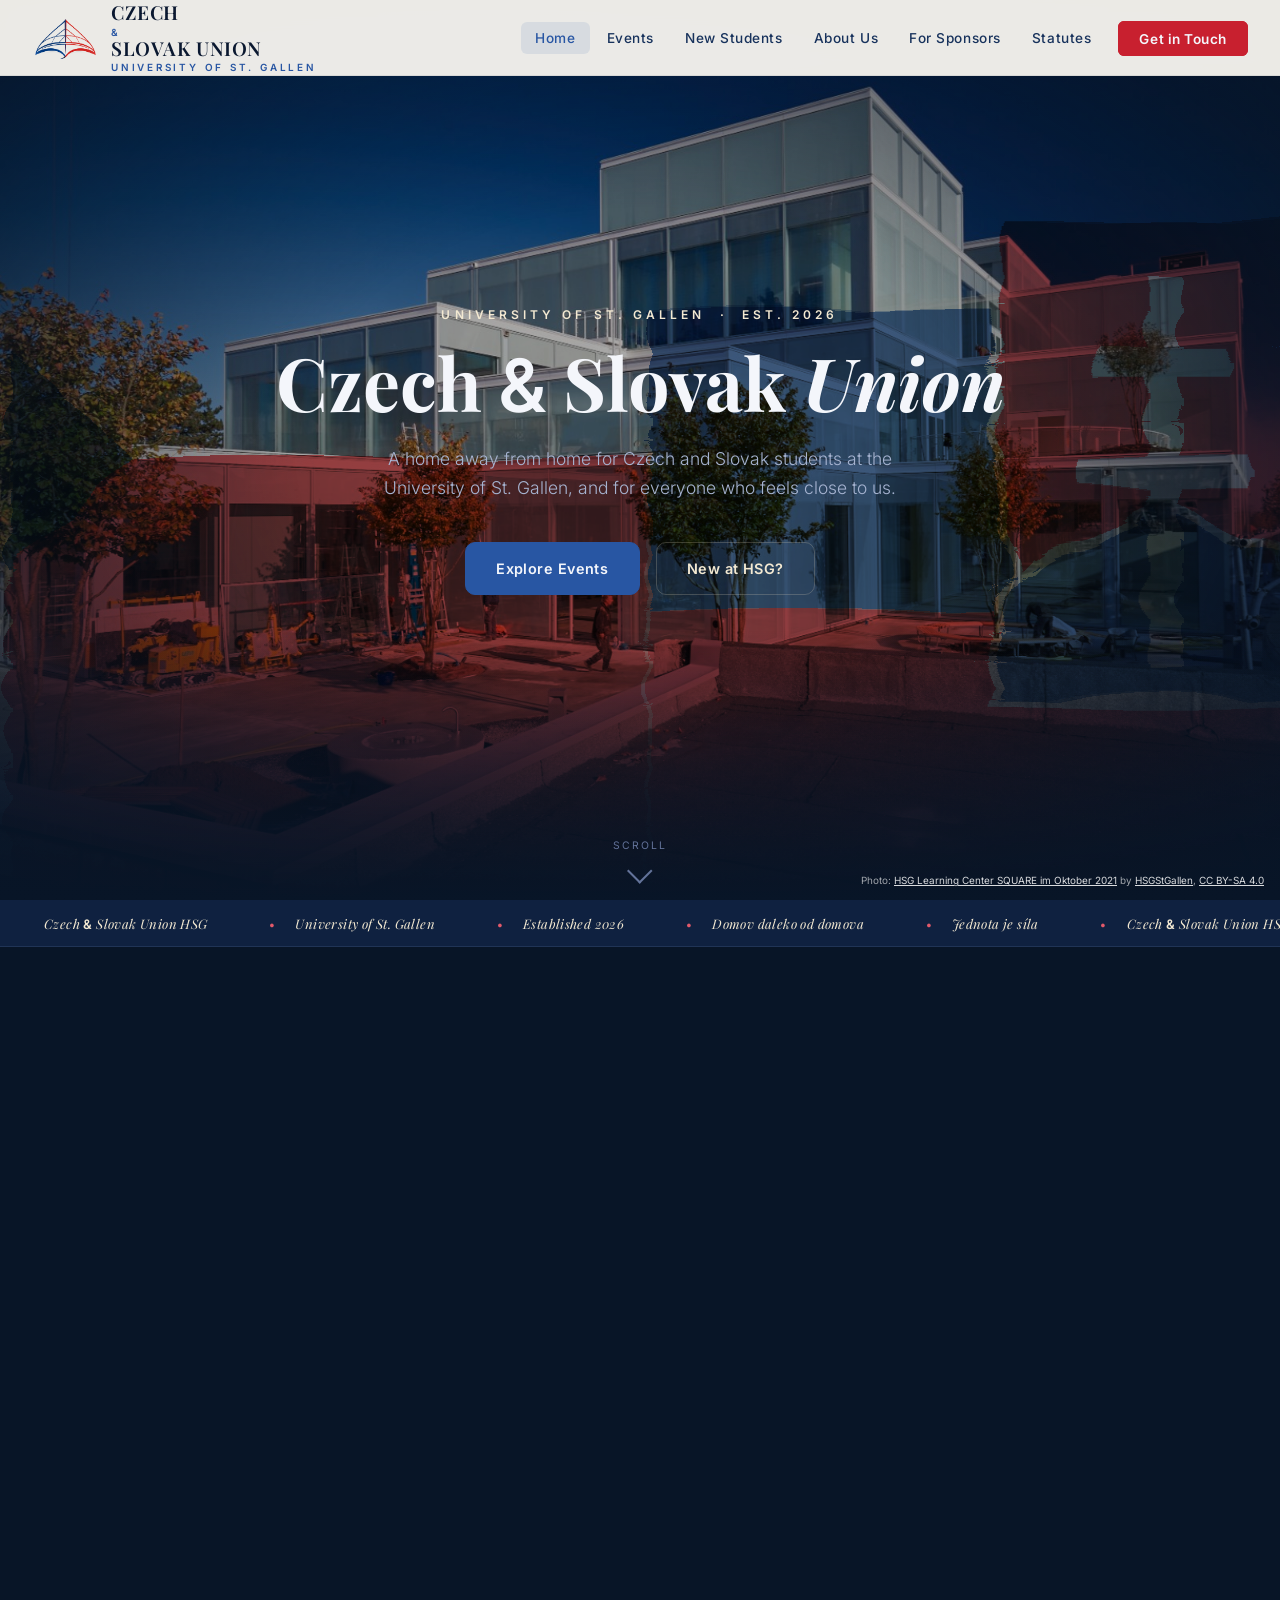
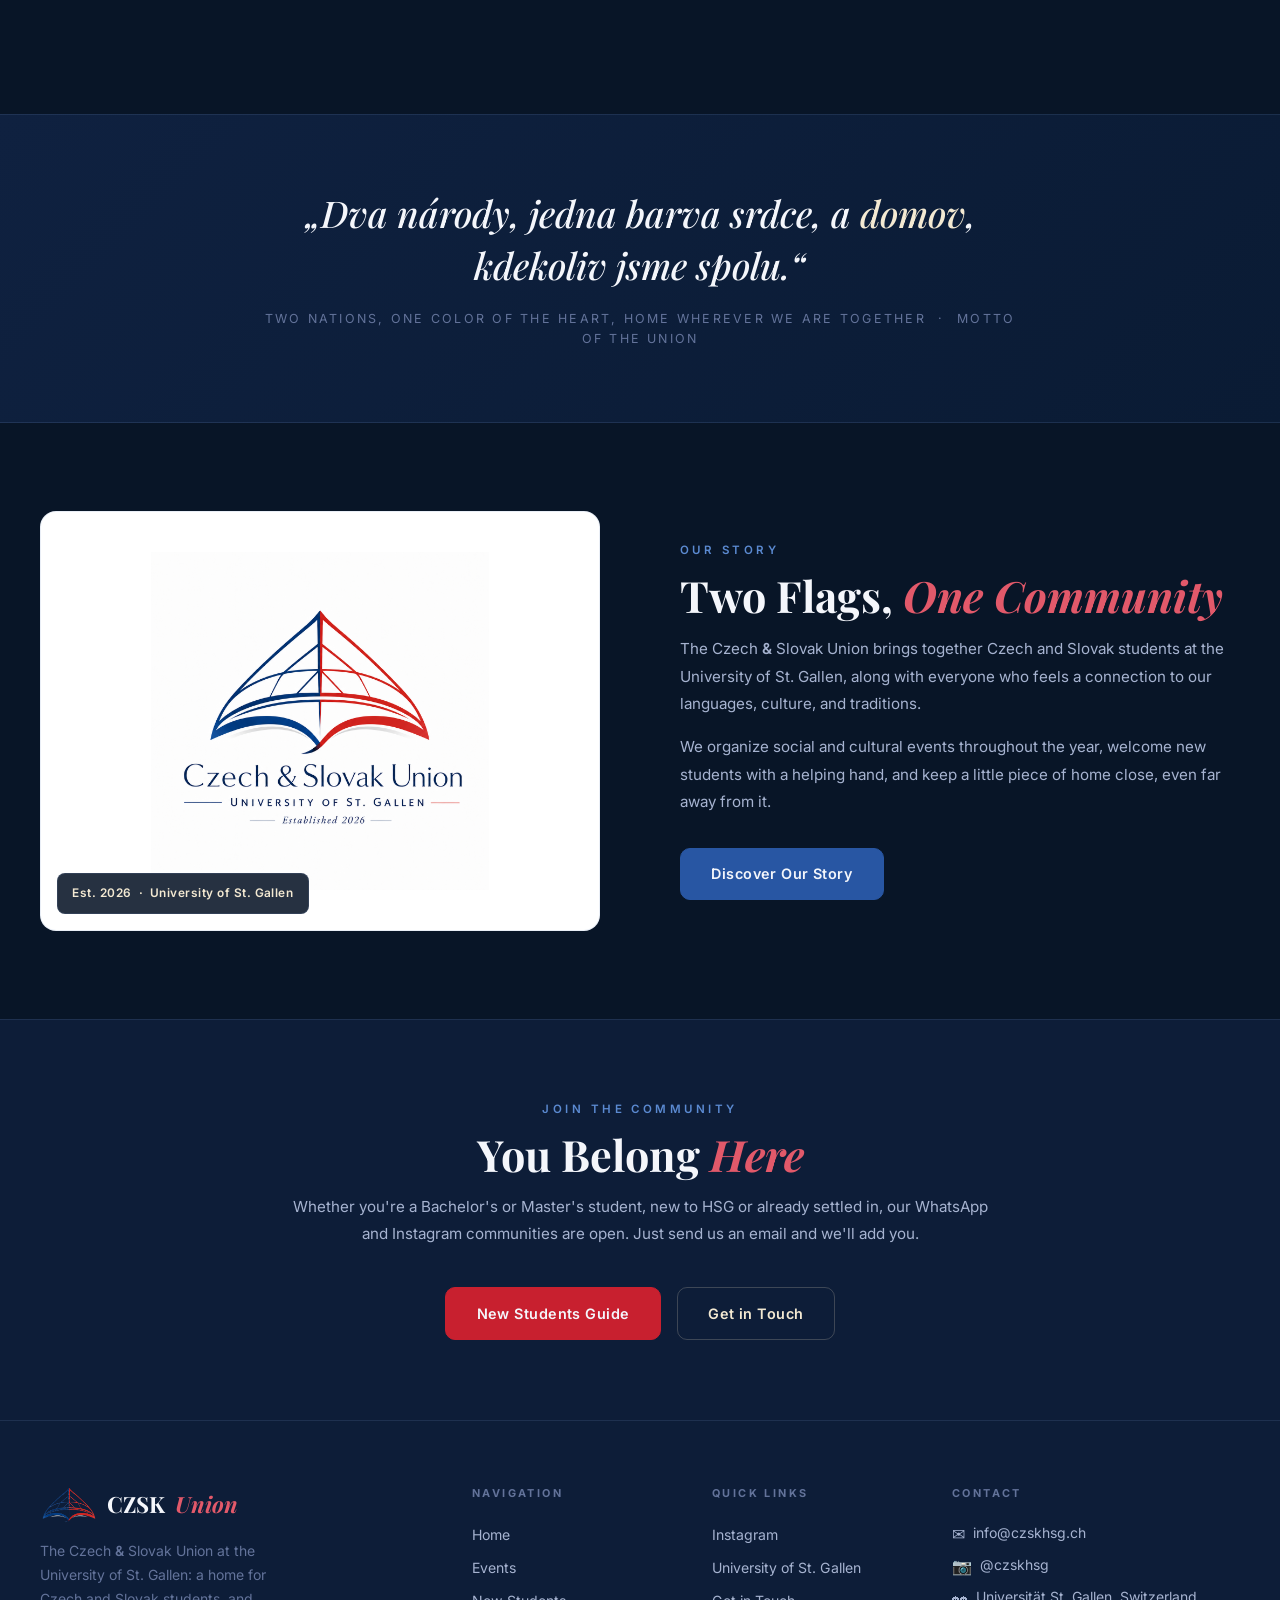
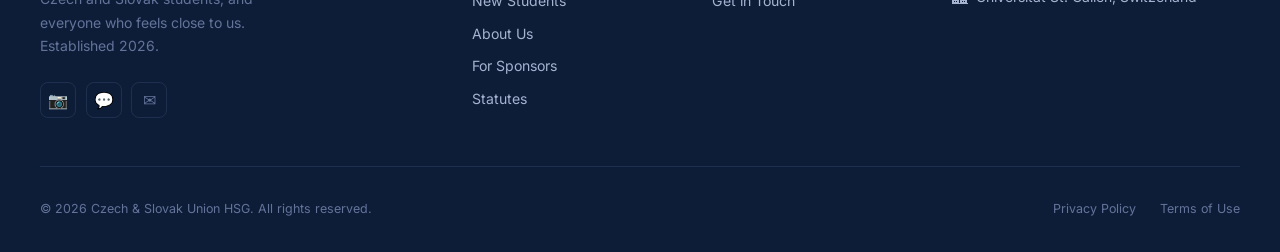
==== index.html @ ae528cc8 "first web" ====
<!DOCTYPE html>
<html lang="en">
<head>
  <meta charset="UTF-8" />
  <meta name="viewport" content="width=device-width, initial-scale=1.0" />
  <title>Czech &amp; Slovak Union &middot; University of St. Gallen</title>
  <meta name="description" content="The Czech & Slovak Union is the student association for Czech and Slovak students at the University of St. Gallen (HSG)." />
  <link rel="icon" href="assets/czech_slovak_union_dome_transparent_FavIcon.png" type="image/png" />
  <link rel="stylesheet" href="css/style.css" />
</head>
<body class="page-home">

  <!-- NAV -->
  <nav class="nav">
    <a href="index.html" class="nav-logo">
      <img src="assets/czech_slovak_union_dome_transparent_FavIcon.png" alt="Czech & Slovak Union Logo" onerror="this.style.display='none'" />
      <span class="nav-logo-text">CZECH <span class="amp">&amp;</span> SLOVAK UNION<span>University of St. Gallen</span></span>
    </a>
    <ul class="nav-links" id="nav-links">
      <li class="nav-mobile-header">
        <button class="nav-close" aria-label="Close menu">&#x2715;</button>
        <a href="index.html" class="nav-mobile-brand">
          <img src="assets/czech_slovak_union_dome_transparent_FavIcon.png" alt="Logo" onerror="this.style.display='none'" />
          <span class="nav-mobile-brand-text">CZECH <span class="amp">&amp;</span> SLOVAK UNION<span>University of St. Gallen</span></span>
        </a>
        <p class="nav-mobile-slogan">Domov daleko od domova.</p>
      </li>
      <li><a class="nav-link" href="index.html" data-page="index.html">Home</a></li>
      <li><a class="nav-link" href="events.html" data-page="events.html">Events</a></li>
      <li><a class="nav-link" href="new-students.html" data-page="new-students.html">New Students</a></li>
      <li><a class="nav-link" href="about.html" data-page="about.html">About Us</a></li>
      <li><a class="nav-link" href="shop.html" data-page="shop.html">For Sponsors</a></li>
      <li><a class="nav-link" href="statutes.html" data-page="statutes.html">Statutes</a></li>
      <li><a class="nav-cta" href="contact.html" data-page="contact.html">Get in Touch</a></li>
    </ul>
    <button class="nav-toggle" id="nav-toggle" aria-label="Menu">
      <span></span><span></span><span></span>
    </button>
  </nav>

  <!-- HERO -->
  <section class="hero" style="margin-top: 0; padding-top: 0;">
    <div class="hero-bg-fallback"></div>

    <div class="hero-photo">
      <img src="assets/hsg-learning-center.jpg" alt="The HSG Learning Center SQUARE building at the University of St. Gallen" />
    </div>

    <!-- Shared SVG filter that gives the flag tint its gentle waving-in-the-wind ripple -->
    <svg width="0" height="0" style="position:absolute;">
      <filter id="flagWave" x="-20%" y="-20%" width="140%" height="140%">
        <feTurbulence type="turbulence" numOctaves="1" baseFrequency="0.003 0.02" seed="7" result="noise">
          <animate attributeName="baseFrequency" dur="10s" values="0.003 0.02;0.004 0.026;0.003 0.02" repeatCount="indefinite" />
        </feTurbulence>
        <feDisplacementMap in="SourceGraphic" in2="noise" scale="26" xChannelSelector="R" yChannelSelector="A" />
      </filter>
    </svg>

    <!-- Czech (left) & Slovak (right) flag colors, tinted over the photo and gently waving -->
    <div class="hero-flag-tint" aria-hidden="true">
      <svg viewBox="0 0 1600 700" preserveAspectRatio="xMidYMid slice" xmlns="http://www.w3.org/2000/svg">
        <!-- Czech flag, left half -->
        <rect x="0" y="0" width="800" height="350" fill="#ffffff"/>
        <rect x="0" y="350" width="800" height="350" fill="#d7141a"/>
        <path d="M0,0 L400,350 L0,700 Z" fill="#11457e"/>
        <!-- divider -->
        <rect x="797" y="0" width="6" height="700" fill="#ffffff" opacity="0.4"/>
        <!-- Slovak flag, right half -->
        <rect x="800" y="0" width="800" height="233" fill="#ffffff"/>
        <rect x="800" y="233" width="800" height="234" fill="#0b4ea2"/>
        <rect x="800" y="467" width="800" height="233" fill="#ee1c25"/>
        <g transform="translate(1070,160)">
          <path d="M0,0 H260 V180 C260,300 200,360 130,380 C60,360 0,300 0,180 Z" fill="#ee1c25" stroke="#ffffff" stroke-width="7"/>
          <path d="M0,380 C0,300 20,258 65,258 C90,258 100,228 130,228 C160,228 170,258 195,258 C240,258 260,300 260,380 Z" fill="#0b4ea2" stroke="#ffffff" stroke-width="7"/>
          <rect x="117" y="50" width="26" height="300" fill="#ffffff"/>
          <rect x="78" y="102" width="104" height="24" fill="#ffffff"/>
          <rect x="62" y="188" width="136" height="24" fill="#ffffff"/>
        </g>
      </svg>
    </div>

    <div class="hero-vignette"></div>
    <div class="hero-bottom-fade"></div>

    <p class="hero-credit">
      Photo: <a href="https://commons.wikimedia.org/wiki/File:HSG_Learning_Center_SQUARE_im_Oktober_2021.jpg" target="_blank" rel="noopener">HSG Learning Center SQUARE im Oktober 2021</a>
      by <a href="https://commons.wikimedia.org/wiki/User:HSGStGallen" target="_blank" rel="noopener">HSGStGallen</a>,
      <a href="https://creativecommons.org/licenses/by-sa/4.0/" target="_blank" rel="noopener">CC BY-SA 4.0</a>
    </p>

    <div class="hero-content">
      <p class="hero-eyebrow">University of St. Gallen &nbsp;&middot;&nbsp; Est. 2026</p>
      <h1 class="hero-title" style="color:var(--white);">Czech <span class="amp" style="color:var(--white);">&amp;</span> Slovak <span style="font-style:italic;">Union</span></h1>
      <p class="hero-sub">
        A home away from home for Czech and Slovak students at the University of St. Gallen, and for everyone who feels close to us.
      </p>
      <div class="hero-ctas">
        <a href="events.html" class="btn btn-primary">Explore Events</a>
        <a href="new-students.html" class="btn btn-outline">New at HSG?</a>
      </div>
    </div>

    <div class="hero-scroll">
      <span>Scroll</span>
      <div class="arrow"></div>
    </div>
  </section>

  <!-- TICKER -->
  <div class="ticker-wrap">
    <div class="ticker">
      <span class="ticker-item">Czech <span class="amp">&amp;</span> Slovak Union HSG</span>
      <span class="ticker-item">University of St. Gallen</span>
      <span class="ticker-item">Established 2026</span>
      <span class="ticker-item">Domov daleko od domova</span>
      <span class="ticker-item">Jednota je síla</span>
      <span class="ticker-item">Czech <span class="amp">&amp;</span> Slovak Union HSG</span>
      <span class="ticker-item">University of St. Gallen</span>
      <span class="ticker-item">Established 2026</span>
      <span class="ticker-item">Domov daleko od domova</span>
      <span class="ticker-item">Jednota je síla</span>
    </div>
  </div>

  <!-- RECENT EVENTS -->
  <section class="section">
    <div class="section-inner">
      <div class="section-header-row reveal">
        <div>
          <p class="section-label">What's Coming Up</p>
          <h2 class="section-title">Recent <span class="amp">&amp;</span> <span class="accent">Upcoming</span> Events</h2>
          <p class="section-desc">From welcome apéros to Mikuláš celebrations, here's a look at what our community has planned.</p>
        </div>
        <a href="events.html" class="btn btn-outline" style="flex-shrink:0;">Full Calendar &rarr;</a>
      </div>

      <div class="event-grid">

        <article class="event-card">
          <div class="event-img-wrap">
            <span class="event-tag">Welcome</span>
            <span class="event-img-placeholder">🥂</span>
          </div>
          <div class="event-body">
            <p class="event-date">September 2026</p>
            <h3 class="event-title">Welcome Apéro for New Students</h3>
            <p class="event-excerpt">
              Our first gathering of the academic year: a relaxed evening to meet fellow Czech and Slovak students, current board members, and long-time friends of the Union.
            </p>
            <a href="events.html" class="event-read-more">See Details &rarr;</a>
          </div>
        </article>

        <article class="event-card">
          <div class="event-img-wrap">
            <span class="event-tag">Social</span>
            <span class="event-img-placeholder">⛸️</span>
          </div>
          <div class="event-body">
            <p class="event-date">November 2026</p>
            <h3 class="event-title">Ice Skating Evening in St. Gallen</h3>
            <p class="event-excerpt">
              A cheerful evening on the ice followed by mulled wine, open to all members, friends, and anyone curious about our community.
            </p>
            <a href="events.html" class="event-read-more">See Details &rarr;</a>
          </div>
        </article>

        <article class="event-card">
          <div class="event-img-wrap">
            <span class="event-tag">Tradition</span>
            <span class="event-img-placeholder">🎄</span>
          </div>
          <div class="event-body">
            <p class="event-date">December 2026</p>
            <h3 class="event-title">Mikuláš <span class="amp">&amp;</span> Christmas Punch</h3>
            <p class="event-excerpt">
              We celebrate St. Nicholas' Day the Czech and Slovak way, with a warm punch, good company, and a proper send-off into the holidays.
            </p>
            <a href="events.html" class="event-read-more">See Details &rarr;</a>
          </div>
        </article>

      </div>
    </div>
  </section>

  <!-- QUOTE BAND -->
  <div class="highlight-band">
    <div class="inner reveal">
      <p class="big-quote">
        &bdquo;Dva národy, jedna barva srdce, a <span class="mark">domov</span>, kdekoliv jsme spolu.&ldquo;
      </p>
      <p class="attribution">Two nations, one color of the heart, home wherever we are together &nbsp;&middot;&nbsp; Motto of the Union</p>
    </div>
  </div>

  <!-- ABOUT TEASER -->
  <section class="section">
    <div class="section-inner">
      <div class="split-grid">
        <div class="reveal-left">
          <div class="about-img-wrap on-white">
            <img src="assets/CZSKHSG%20LOGO.png" alt="Czech & Slovak Union crest"
              onerror="this.parentElement.style.background='var(--bg-3)'; this.style.display='none'" />
            <div class="about-img-badge">Est. 2026 &nbsp;&middot;&nbsp; University of St. Gallen</div>
          </div>
        </div>
        <div class="reveal-right">
          <p class="section-label">Our Story</p>
          <h2 class="section-title">Two Flags, <span class="accent">One Community</span></h2>
          <p style="font-size:0.95rem; color:var(--gray-light); line-height:1.8; margin-bottom:1rem;">
            The Czech <span class="amp">&amp;</span> Slovak Union brings together Czech and Slovak students at the University of St. Gallen, along with everyone who feels a connection to our languages, culture, and traditions.
          </p>
          <p style="font-size:0.95rem; color:var(--gray-light); line-height:1.8; margin-bottom:2rem;">
            We organize social and cultural events throughout the year, welcome new students with a helping hand, and keep a little piece of home close, even far away from it.
          </p>
          <a href="about.html" class="btn btn-primary">Discover Our Story</a>
        </div>
      </div>
    </div>
  </section>

  <!-- JOIN / COMMUNITY CTA -->
  <section style="padding: 5rem 2rem; background: var(--bg-2); border-top: 1px solid var(--border);">
    <div style="max-width: 720px; margin: 0 auto; text-align: center;" class="reveal">
      <p class="section-label">Join the Community</p>
      <h2 class="section-title">You Belong <span class="accent">Here</span></h2>
      <p style="font-size:0.95rem; color:var(--gray-light); margin-bottom:2.5rem; line-height:1.75;">
        Whether you're a Bachelor's or Master's student, new to HSG or already settled in, our WhatsApp and Instagram communities are open. Just send us an email and we'll add you.
      </p>
      <div style="display:flex; gap:1rem; justify-content:center; flex-wrap:wrap;">
        <a href="new-students.html" class="btn btn-red">New Students Guide</a>
        <a href="contact.html" class="btn btn-outline">Get in Touch</a>
      </div>
    </div>
  </section>

  <!-- FOOTER -->
  <footer class="footer">
    <div class="footer-top">
      <div>
        <div class="footer-brand-name">
          <img src="assets/czech_slovak_union_dome_transparent_FavIcon.png" alt="Logo" onerror="this.style.display='none'" />
          CZSK <span>Union</span>
        </div>
        <p class="footer-tagline">The Czech <span class="amp">&amp;</span> Slovak Union at the University of St. Gallen: a home for Czech and Slovak students, and everyone who feels close to us. Established 2026.</p>
        <div class="footer-socials">
          <a href="https://instagram.com/czskhsg" target="_blank" rel="noopener" class="social-icon" title="Instagram">&#128247;</a>
          <a href="contact.html" class="social-icon" title="WhatsApp">&#128172;</a>
          <a href="mailto:info@czskhsg.ch" class="social-icon" title="Email">&#9993;</a>
        </div>
      </div>
      <div class="footer-col">
        <h4>Navigation</h4>
        <div class="footer-links">
          <a href="index.html" class="footer-link">Home</a>
          <a href="events.html" class="footer-link">Events</a>
          <a href="new-students.html" class="footer-link">New Students</a>
          <a href="about.html" class="footer-link">About Us</a>
          <a href="shop.html" class="footer-link">For Sponsors</a>
          <a href="statutes.html" class="footer-link">Statutes</a>
        </div>
      </div>
      <div class="footer-col">
        <h4>Quick Links</h4>
        <div class="footer-links">
          <a href="https://instagram.com/czskhsg" target="_blank" class="footer-link">Instagram</a>
          <a href="https://www.unisg.ch" target="_blank" class="footer-link">University of St. Gallen</a>
          <a href="contact.html" class="footer-link">Get in Touch</a>
        </div>
      </div>
      <div class="footer-col">
        <h4>Contact</h4>
        <div class="footer-contact-item"><span class="contact-icon">&#9993;</span> info@czskhsg.ch</div>
        <div class="footer-contact-item"><span class="contact-icon">&#128247;</span> @czskhsg</div>
        <div class="footer-contact-item"><span class="contact-icon">&#127960;</span> Universität St. Gallen, Switzerland</div>
      </div>
    </div>
    <div class="footer-bottom">
      <p class="footer-copy">&copy; 2026 Czech &amp; Slovak Union HSG. All rights reserved.</p>
      <div class="footer-legal">
        <a href="privacy.html">Privacy Policy</a>
        <a href="terms.html">Terms of Use</a>
      </div>
    </div>
  </footer>

  <script src="js/app.js"></script>
</body>
</html>
---- css/style.css ----
/* ============================================================
   CZECH & SLOVAK UNION — HSG St. Gallen
   Main Stylesheet
   ============================================================ */

@import url('https://fonts.googleapis.com/css2?family=Playfair+Display:ital,wght@0,500;0,600;0,700;1,500;1,600&family=Inter:wght@300;400;500;600;700&display=swap');

/* ---- Variables ---- */
:root {
  --navy:        #0a1830;
  --navy-2:      #0f2140;
  --navy-3:      #17325c;
  --bg:          #081527;
  --bg-2:        #0d1d38;
  --bg-3:        #142c50;
  --bg-card:     #0f2140;
  --blue:        #2856a3;
  --blue-light:  #5b8ad1;
  --blue-glow:   rgba(40, 86, 163, 0.32);
  --red:         #c8202f;
  --red-light:   #e2596a;
  --red-glow:    rgba(200, 32, 47, 0.28);
  --cream:       #e8dcc0;
  --cream-light: #f3e9d2;
  --cream-glow:  rgba(232, 220, 192, 0.2);
  --white:       #f4f6fb;
  --gray:        #63739a;
  --gray-light:  #a6b3d0;
  --border:      rgba(120, 150, 200, 0.16);
  --border-cream:rgba(232, 220, 192, 0.22);
  --font-h:      'Playfair Display', 'Georgia', serif;
  --font-b:      'Inter', sans-serif;
  --nav-h:       76px;
  --t:           0.3s ease;
  --radius:      10px;
}

/* ---- Reset ---- */
*, *::before, *::after { box-sizing: border-box; margin: 0; padding: 0; }
html { scroll-behavior: smooth; }
body { font-family: var(--font-b); background: var(--bg); color: var(--white); overflow-x: hidden; line-height: 1.65; }
img  { max-width: 100%; display: block; }
a    { color: inherit; text-decoration: none; }
ul   { list-style: none; }
button { cursor: pointer; font-family: inherit; }

/* ---- Navigation ---- */
.nav {
  position: fixed; top: 0; left: 0; right: 0; z-index: 10000;
  height: var(--nav-h);
  display: flex; align-items: center;
  padding: 0 2rem;
  background: rgba(250, 248, 242, 0.94);
  backdrop-filter: blur(14px) saturate(1.3);
  border-bottom: 1px solid rgba(10, 24, 48, 0.08);
  transition: background var(--t), box-shadow var(--t);
}
.nav.scrolled {
  background: rgba(250, 248, 242, 0.99);
  box-shadow: 0 4px 24px rgba(10, 24, 48, 0.08);
}
.nav-logo {
  display: flex; align-items: center; gap: 0.75rem; flex-shrink: 0;
}
.nav-logo img   { height: 44px; width: auto; }
.nav-logo-text  {
  font-family: var(--font-h); font-size: 1.2rem; font-weight: 600;
  letter-spacing: 0.03em; line-height: 1.1;
  color: var(--navy);
  white-space: nowrap;
}
.nav-logo-text span { color: var(--blue); display: block; font-size: 0.62rem; letter-spacing: 0.28em; font-family: var(--font-b); font-weight: 600; text-transform: uppercase; margin-top: 0.2rem; }

.nav-links {
  display: flex; align-items: center; gap: 0.15rem; margin-left: auto;
}
.nav-link {
  font-family: var(--font-b); font-size: 0.85rem; font-weight: 500;
  letter-spacing: 0.04em;
  padding: 0.5rem 0.9rem; border-radius: 6px;
  color: var(--navy-3);
  transition: color var(--t), background var(--t);
  white-space: nowrap;
}
.nav-link:hover, .nav-link.active {
  color: var(--blue); background: rgba(40, 86, 163, 0.1);
}
.nav-cta {
  font-family: var(--font-b); font-size: 0.85rem; font-weight: 600;
  letter-spacing: 0.04em;
  padding: 0.55rem 1.25rem; border-radius: 6px; margin-left: 0.65rem;
  background: var(--red); color: var(--white);
  border: 1.5px solid var(--red);
  transition: all var(--t);
  white-space: nowrap;
}
.nav-cta:hover { background: var(--red-light); border-color: var(--red-light); transform: translateY(-1px); }

.nav-mobile-header { display: none; }
.nav-toggle {
  display: none; flex-direction: column; gap: 5px; margin-left: auto; padding: 4px;
  background: none; border: none;
}
.nav-toggle span {
  width: 24px; height: 2px; background: var(--navy);
  border-radius: 2px; transition: var(--t);
  display: block;
}
.nav-toggle.open span:nth-child(1) { transform: rotate(45deg) translate(5px, 5px); }
.nav-toggle.open span:nth-child(2) { opacity: 0; }
.nav-toggle.open span:nth-child(3) { transform: rotate(-45deg) translate(5px, -5px); }

/* ---- Ticker ---- */
.ticker-wrap {
  background: var(--navy-2);
  padding: 0.6rem 0; overflow: hidden; white-space: nowrap;
  border-bottom: 1px solid var(--border);
}
.ticker {
  display: inline-flex; gap: 0;
  width: max-content;
  animation: tickerScroll 24s linear infinite;
}
.ticker-item {
  font-family: var(--font-h); font-style: italic; font-size: 0.82rem; letter-spacing: 0.03em;
  color: var(--cream-light);
  padding: 0 2.75rem;
  position: relative;
}
.ticker-item::after {
  content: '\2022'; position: absolute; right: -1.5rem; color: var(--red-light); font-style: normal;
}
@keyframes tickerScroll {
  0%   { transform: translateX(0); }
  100% { transform: translateX(-50%); }
}

/* ---- Hero ---- */
.hero {
  position: relative; min-height: 100vh;
  display: flex; align-items: center; justify-content: center;
  padding-top: var(--nav-h); overflow: hidden;
}
.hero-bg-fallback {
  position: absolute; inset: 0;
  background: radial-gradient(ellipse at 50% 30%, #16305a 0%, #081527 62%),
              linear-gradient(160deg, #0d2140 0%, #061020 100%);
  z-index: 0;
}
.hero-watermark {
  position: absolute; left: 50%; top: 46%; transform: translate(-50%, -50%);
  width: min(1400px, 165vw);
  opacity: 0.1;
  z-index: 0;
  filter: saturate(0.6) brightness(1.6);
  pointer-events: none;
}
.hero-grid-overlay {
  position: absolute; inset: 0; z-index: 1;
  background-image:
    linear-gradient(rgba(91,138,209,0.05) 1px, transparent 1px),
    linear-gradient(90deg, rgba(91,138,209,0.05) 1px, transparent 1px);
  background-size: 64px 64px;
  mask-image: radial-gradient(ellipse at 50% 40%, black 30%, transparent 75%);
}
.hero-vignette {
  position: absolute; inset: 0; z-index: 2;
  background: radial-gradient(ellipse at center, transparent 38%, rgba(8,21,39,0.9) 100%);
}
.hero-bottom-fade {
  position: absolute; bottom: 0; left: 0; right: 0; height: 30%; z-index: 3;
  background: linear-gradient(to bottom, transparent, var(--bg));
}

/* Hero background photo + waving flag color-tint overlay */
.hero-photo { position: absolute; inset: 0; z-index: 0; overflow: hidden; }
.hero-photo img {
  width: 100%; height: 100%; object-fit: cover; object-position: center 62%;
  filter: brightness(0.66) saturate(1.05);
}
.hero-flag-tint {
  position: absolute; inset: 0; z-index: 2;
  mix-blend-mode: multiply; opacity: 0.68;
  pointer-events: none;
}
.hero-flag-tint svg { width: 100%; height: 100%; display: block; filter: url(#flagWave); }
.hero-credit {
  position: absolute; bottom: 0.7rem; right: 1rem; z-index: 6;
  font-size: 0.62rem; color: rgba(255,255,255,0.62); font-family: var(--font-b);
}
.hero-credit a { color: rgba(255,255,255,0.85); text-decoration: underline; }

/* Flags (legacy floating flag layout, kept for reuse) */
.hero-flags {
  position: absolute; left: 50%; top: 50%; z-index: 3;
  width: min(920px, 92vw);
  transform: translate(-50%, -58%);
  display: flex; align-items: flex-end; justify-content: center;
  pointer-events: none;
  filter: drop-shadow(0 30px 60px rgba(0,0,0,0.45));
}
.flag-wrap {
  width: 46%; max-width: 380px;
  animation: flagFloat 6s ease-in-out infinite;
}
.flag-wrap.flag-cz { margin-right: -6%; transform: rotate(-3deg); animation-delay: 0s; }
.flag-wrap.flag-sk { margin-left: -6%; transform: rotate(3deg); animation-delay: -3s; z-index: 1; }
.flag-wrap svg { width: 100%; height: auto; display: block; }
.flag-wave { filter: url(#flagWave); }
@keyframes flagFloat {
  0%, 100% { translate: 0 0; }
  50%      { translate: 0 -10px; }
}

.hero-content {
  position: relative; z-index: 4; text-align: center;
  max-width: 880px; padding: 2rem;
}
.hero-eyebrow {
  font-family: var(--font-b); font-size: 0.75rem; font-weight: 600; letter-spacing: 0.34em;
  text-transform: uppercase; color: var(--cream-light); margin-bottom: 1.15rem;
  opacity: 0; animation: fadeUp 0.8s 0.3s ease forwards;
}
.hero-title {
  font-family: var(--font-h);
  font-size: clamp(2.6rem, 6.2vw, 4.6rem);
  font-weight: 700; line-height: 1.05; letter-spacing: 0;
  margin-bottom: 1.25rem;
  opacity: 0; animation: fadeUp 0.9s 0.5s ease forwards;
}
.hero-title .accent { color: var(--red-light); font-style: italic; }
.hero-sub {
  font-size: clamp(0.95rem, 1.6vw, 1.1rem); font-weight: 300;
  color: var(--gray-light); max-width: 560px; margin: 0 auto 2.5rem;
  opacity: 0; animation: fadeUp 0.8s 0.7s ease forwards;
}
.hero-ctas {
  display: flex; gap: 1rem; justify-content: center; flex-wrap: wrap;
  opacity: 0; animation: fadeUp 0.8s 0.9s ease forwards;
}
.hero-scroll {
  position: absolute; bottom: 1.25rem; left: 50%; transform: translateX(-50%);
  z-index: 4; display: flex; flex-direction: column; align-items: center; gap: 0.5rem;
  color: var(--gray); font-size: 0.65rem; letter-spacing: 0.2em; text-transform: uppercase;
  opacity: 0; animation: fadeIn 1s 1.8s ease forwards;
}
.hero-scroll .arrow {
  width: 18px; height: 18px;
  border-right: 2px solid var(--gray); border-bottom: 2px solid var(--gray);
  transform: rotate(45deg);
  animation: arrowBounce 1.5s infinite;
}
@keyframes arrowBounce {
  0%,100% { transform: rotate(45deg) translateY(0); }
  50%      { transform: rotate(45deg) translateY(5px); }
}

/* ---- Buttons ---- */
.btn {
  display: inline-flex; align-items: center; gap: 0.5rem;
  font-family: var(--font-b); font-size: 0.9rem; font-weight: 600;
  letter-spacing: 0.03em;
  padding: 0.85rem 1.9rem; border-radius: var(--radius);
  border: 1.5px solid transparent;
  transition: all var(--t);
}
.btn-primary {
  background: var(--blue); color: var(--white); border-color: var(--blue);
}
.btn-primary:hover {
  background: var(--blue-light); border-color: var(--blue-light);
  transform: translateY(-2px); box-shadow: 0 10px 30px var(--blue-glow);
}
.btn-outline {
  background: transparent; color: var(--cream-light); border-color: var(--border-cream);
}
.btn-outline:hover {
  background: rgba(232,220,192,0.08); border-color: var(--cream-light);
  transform: translateY(-2px); box-shadow: 0 10px 30px var(--cream-glow);
}
.btn-red {
  background: var(--red); color: var(--white); border-color: var(--red);
}
.btn-red:hover {
  background: var(--red-light); border-color: var(--red-light);
  transform: translateY(-2px); box-shadow: 0 10px 30px var(--red-glow);
}

/* ---- Stats section ---- */
.stats-section {
  padding: 4rem 2rem;
  background: var(--bg-2);
  border-top: 1px solid var(--border); border-bottom: 1px solid var(--border);
}
.stats-grid {
  display: grid;
  grid-template-columns: repeat(4, 1fr);
  gap: 0;
  max-width: 900px; margin: 0 auto;
  text-align: center;
}
.stat-item {
  padding: 1.5rem 1rem;
  border-right: 1px solid var(--border);
}
.stat-item:last-child { border-right: none; }
.stat-number {
  font-family: var(--font-h);
  font-size: clamp(2.2rem, 4.4vw, 3.4rem);
  font-weight: 700; color: var(--cream-light); line-height: 1; margin-bottom: 0.4rem;
}
.stat-label {
  font-size: 0.7rem; letter-spacing: 0.16em; text-transform: uppercase; color: var(--gray);
}

/* ---- Section commons ---- */
.section { padding: 5.5rem 2rem; }
.section-inner { max-width: 1200px; margin: 0 auto; }
.section-label {
  font-family: var(--font-b); font-size: 0.72rem; font-weight: 600; letter-spacing: 0.3em;
  text-transform: uppercase; color: var(--blue-light); margin-bottom: 0.7rem;
}
.section-title {
  font-family: var(--font-h); font-size: clamp(1.9rem, 3.6vw, 2.7rem);
  font-weight: 700; line-height: 1.15; margin-bottom: 0.9rem;
}
.section-title .accent { color: var(--red-light); font-style: italic; }
.section-title .cream { color: var(--cream-light); font-style: italic; }
.section-desc { font-size: 0.98rem; color: var(--gray-light); max-width: 580px; margin-bottom: 3rem; }
.section-header-row {
  display: flex; align-items: flex-end; justify-content: space-between;
  gap: 2rem; margin-bottom: 3rem; flex-wrap: wrap;
}
.section-header-row .section-desc { margin-bottom: 0; }

/* ---- Event cards (home teaser) ---- */
.event-grid {
  display: grid; grid-template-columns: repeat(3, 1fr); gap: 1.5rem;
}
.event-card {
  background: var(--bg-card); border: 1px solid var(--border); border-radius: 14px;
  overflow: hidden; display: flex; flex-direction: column;
  transition: transform var(--t), border-color var(--t), box-shadow var(--t);
}
.event-card:hover {
  transform: translateY(-5px); border-color: var(--blue);
  box-shadow: 0 16px 48px rgba(40,86,163,0.2);
}
.event-img-wrap {
  height: 150px; overflow: hidden; position: relative;
  background: linear-gradient(135deg, var(--navy-3), var(--bg-3));
  display: flex; align-items: center; justify-content: center;
}
.event-img-placeholder { font-size: 3rem; opacity: 0.85; }
.event-tag {
  position: absolute; top: 0.85rem; left: 0.85rem;
  background: var(--red); color: var(--white);
  font-family: var(--font-b); font-size: 0.62rem; font-weight: 700; letter-spacing: 0.1em; text-transform: uppercase;
  padding: 0.22rem 0.6rem; border-radius: 4px;
}
.event-body { padding: 1.5rem; flex: 1; display: flex; flex-direction: column; }
.event-date { font-size: 0.72rem; color: var(--gray); letter-spacing: 0.08em; text-transform: uppercase; margin-bottom: 0.5rem; }
.event-title { font-family: var(--font-h); font-size: 1.15rem; font-weight: 700; margin-bottom: 0.7rem; line-height: 1.3; }
.event-excerpt { font-size: 0.875rem; color: var(--gray-light); line-height: 1.65; flex: 1; margin-bottom: 1.25rem; }
.event-read-more {
  font-family: var(--font-b); font-size: 0.8rem; font-weight: 600; letter-spacing: 0.04em;
  color: var(--blue-light); display: inline-flex; align-items: center; gap: 0.4rem;
  transition: gap var(--t), color var(--t);
}
.event-read-more:hover { gap: 0.75rem; color: var(--cream-light); }

/* ---- Highlight / quote band ---- */
.highlight-band {
  background: linear-gradient(135deg, var(--navy-2) 0%, #0a1b34 100%);
  border-top: 1px solid var(--border); border-bottom: 1px solid var(--border);
  padding: 4.5rem 2rem; text-align: center;
}
.highlight-band .inner { max-width: 760px; margin: 0 auto; }
.highlight-band .big-quote {
  font-family: var(--font-h); font-size: clamp(1.5rem, 3.2vw, 2.3rem);
  font-weight: 500; line-height: 1.4; font-style: italic;
  color: var(--white); margin-bottom: 1.15rem;
}
.highlight-band .big-quote .mark { color: var(--cream-light); }
.highlight-band .attribution {
  font-size: 0.78rem; letter-spacing: 0.18em; text-transform: uppercase; color: var(--gray);
}

/* ---- Page hero ---- */
.page-hero {
  padding: calc(var(--nav-h) + 3.5rem) 2rem 3.5rem;
  background: var(--bg-2);
  border-bottom: 1px solid var(--border);
  text-align: center; position: relative; overflow: hidden;
}
.page-hero::before {
  content: '';
  position: absolute; inset: 0;
  background: radial-gradient(ellipse at 50% -10%, rgba(40,86,163,0.2) 0%, transparent 65%);
}
.page-hero .inner { position: relative; z-index: 1; }
.page-hero-label {
  font-family: var(--font-b); font-size: 0.72rem; font-weight: 600; letter-spacing: 0.32em;
  text-transform: uppercase; color: var(--blue-light); margin-bottom: 0.85rem;
}
.page-hero-title {
  font-family: var(--font-h);
  font-size: clamp(2.2rem, 5.6vw, 4rem);
  font-weight: 700; line-height: 1.1;
  margin-bottom: 1.25rem;
}
.page-hero-title .accent { color: var(--red-light); font-style: italic; }
.page-hero-sub { font-size: 1rem; color: var(--gray-light); max-width: 580px; margin: 0 auto; }

/* ---- Split grid / About ---- */
.split-grid {
  display: grid; grid-template-columns: 1fr 1fr; gap: 5rem; align-items: center;
}
.split-grid.reverse { direction: rtl; }
.split-grid.reverse > * { direction: ltr; }
.about-img-wrap {
  border-radius: 16px; overflow: hidden;
  border: 1px solid var(--border); position: relative;
  aspect-ratio: 4/3;
  background: linear-gradient(150deg, var(--navy-3), var(--bg-3));
  display: flex; align-items: center; justify-content: center;
  padding: 2.5rem;
}
.about-img-wrap img { width: 100%; height: 100%; object-fit: contain; filter: drop-shadow(0 12px 30px rgba(0,0,0,0.35)); }
.about-img-wrap.on-white { background: #ffffff; }
.about-img-wrap.on-white img { filter: none; }
.about-img-badge {
  position: absolute; bottom: 1rem; left: 1rem;
  background: rgba(8,21,39,0.88); backdrop-filter: blur(10px);
  border: 1px solid var(--border); border-radius: 8px;
  padding: 0.6rem 0.9rem;
  font-family: var(--font-b); font-size: 0.74rem; font-weight: 600; letter-spacing: 0.04em;
  color: var(--cream-light);
}
.about-text h2 {
  font-family: var(--font-h); font-size: clamp(1.7rem, 3vw, 2.35rem); font-weight: 700;
  line-height: 1.2; margin-bottom: 1.25rem;
}
.about-text h2 .accent { color: var(--red-light); font-style: italic; }
.about-text p {
  font-size: 0.95rem; color: var(--gray-light); line-height: 1.8; margin-bottom: 1rem;
}

/* ---- Info / highlight card ---- */
.info-card {
  background: var(--bg-card);
  border: 1px solid var(--border); border-left: 4px solid var(--cream-light);
  border-radius: 14px; padding: 2.25rem;
  display: flex; gap: 1.75rem; align-items: flex-start;
}
.info-icon { font-size: 3rem; flex-shrink: 0; line-height: 1; }
.info-card h3 {
  font-family: var(--font-h); font-size: 1.4rem; font-weight: 700; margin-bottom: 0.75rem;
}
.info-card p { font-size: 0.93rem; color: var(--gray-light); line-height: 1.75; }

/* ---- Timeline ---- */
.timeline {
  padding-left: 2rem; position: relative;
}
.timeline::before {
  content: ''; position: absolute; left: 0; top: 0; bottom: 0;
  width: 2px;
  background: linear-gradient(to bottom, var(--blue), var(--red), transparent);
}
.tl-item { position: relative; padding-bottom: 2.25rem; }
.tl-item::before {
  content: ''; position: absolute; left: -2.45rem; top: 0.35rem;
  width: 10px; height: 10px; border-radius: 50%;
  background: var(--cream-light); border: 2px solid var(--bg);
}
.tl-year {
  font-family: var(--font-b); font-size: 0.72rem; font-weight: 700; letter-spacing: 0.18em;
  text-transform: uppercase; color: var(--cream-light); margin-bottom: 0.25rem;
}
.tl-text { font-size: 0.9rem; color: var(--gray-light); line-height: 1.65; }

/* ---- Values grid ---- */
.value-card {
  background: var(--bg-card); border: 1px solid var(--border); border-radius: 14px;
  padding: 2rem; text-align: center;
  transition: transform var(--t), border-color var(--t);
}
.value-card:hover { transform: translateY(-4px); border-color: var(--blue); }
.value-icon { font-size: 2.4rem; margin-bottom: 1rem; }
.value-card h3 { font-family: var(--font-h); font-size: 1.08rem; font-weight: 700; margin-bottom: 0.6rem; }
.value-card p { font-size: 0.86rem; color: var(--gray-light); line-height: 1.65; }

/* ---- Board / roster ---- */
.board-tabs { display: flex; gap: 0.5rem; margin-bottom: 1.75rem; flex-wrap: wrap; }
.tab-btn {
  font-family: var(--font-b); font-size: 0.82rem; font-weight: 600;
  letter-spacing: 0.03em;
  padding: 0.55rem 1.2rem; border-radius: 6px;
  border: 1px solid var(--border); background: transparent; color: var(--gray-light);
  transition: all var(--t);
}
.tab-btn:hover { border-color: var(--blue); color: var(--white); }
.tab-btn.active { background: var(--blue); border-color: var(--blue); color: var(--white); }

.season-picker { display: flex; align-items: center; gap: 0.5rem; margin-bottom: 2.25rem; flex-wrap: wrap; }
.season-picker-label {
  font-family: var(--font-b); font-size: 0.7rem; font-weight: 600; letter-spacing: 0.14em;
  text-transform: uppercase; color: var(--gray); margin-right: 0.25rem;
}
.season-btn {
  font-family: var(--font-b); font-size: 0.82rem; font-weight: 600;
  letter-spacing: 0.02em; padding: 0.4rem 0.95rem; border-radius: 6px;
  border: 1px solid var(--border); background: transparent; color: var(--gray-light);
  transition: all var(--t);
}
.season-btn:hover { border-color: var(--blue); color: var(--white); }
.season-btn.active { background: var(--bg-card); border-color: var(--cream-light); color: var(--cream-light); }

.board-grid {
  display: grid; grid-template-columns: repeat(auto-fill, minmax(230px, 1fr)); gap: 1.4rem;
}
.board-card {
  background: var(--bg-card); border: 1px solid var(--border); border-radius: 14px;
  padding: 2rem 1.6rem; text-align: center;
  transition: transform var(--t), border-color var(--t), box-shadow var(--t);
}
.board-card:hover {
  transform: translateY(-5px); border-color: var(--blue);
  box-shadow: 0 12px 36px rgba(40,86,163,0.2);
}
.board-avatar {
  width: 78px; height: 78px; border-radius: 50%;
  background: linear-gradient(150deg, var(--navy-3), var(--bg-3));
  border: 2px solid var(--border);
  margin: 0 auto 1.1rem;
  display: flex; align-items: center; justify-content: center;
  font-size: 1.9rem; overflow: hidden;
}
.board-name {
  font-family: var(--font-h); font-size: 1.12rem; font-weight: 700; margin-bottom: 0.3rem;
}
.board-role {
  font-size: 0.72rem; font-weight: 600; letter-spacing: 0.1em; text-transform: uppercase;
  color: var(--blue-light); margin-bottom: 0.4rem;
}
.board-program {
  font-size: 0.72rem; color: var(--gray); margin-bottom: 0.85rem;
}
.board-badge {
  display: inline-block;
  background: rgba(232,220,192,0.1); color: var(--cream-light);
  border: 1px solid var(--border-cream);
  font-family: var(--font-b); font-size: 0.64rem; font-weight: 600; letter-spacing: 0.08em; text-transform: uppercase;
  padding: 0.16rem 0.6rem; border-radius: 4px; margin-bottom: 0.85rem;
}
.board-quote {
  font-size: 0.82rem; color: var(--gray-light); font-style: italic; line-height: 1.55;
  font-family: var(--font-h);
}

/* ---- Calendar / Events ---- */
.cal-filter-row { display: flex; gap: 0.5rem; margin-bottom: 2rem; flex-wrap: wrap; }
.cal-filter-btn {
  font-family: var(--font-b); font-size: 0.8rem; font-weight: 600;
  letter-spacing: 0.03em;
  padding: 0.5rem 1.1rem; border-radius: 6px;
  border: 1px solid var(--border); background: transparent; color: var(--gray-light);
  transition: all var(--t);
}
.cal-filter-btn:hover { border-color: var(--blue); color: var(--white); }
.cal-filter-btn.active { background: var(--blue); border-color: var(--blue); color: var(--white); }

.cal-table-wrap {
  border: 1px solid var(--border); border-radius: 14px; overflow: hidden;
}
.cal-header {
  display: grid; grid-template-columns: 120px 70px 1fr 190px 110px;
  gap: 1rem; padding: 0.9rem 1.5rem;
  background: var(--bg-3);
  font-family: var(--font-b); font-size: 0.7rem; font-weight: 700; letter-spacing: 0.14em;
  text-transform: uppercase; color: var(--gray);
  border-bottom: 1px solid var(--border);
}
.cal-row {
  display: grid; grid-template-columns: 120px 70px 1fr 190px 110px;
  gap: 1rem; padding: 1.1rem 1.5rem;
  background: var(--bg-card);
  border-bottom: 1px solid var(--border);
  align-items: center; transition: background var(--t);
}
.cal-row:last-child { border-bottom: none; }
.cal-row:hover { background: var(--bg-3); }
.cal-row.upcoming-row { border-left: 3px solid var(--cream-light); }
.cal-date { font-size: 0.87rem; color: var(--white); font-weight: 600; }
.cal-time { font-size: 0.83rem; color: var(--gray-light); }
.cal-event { font-family: var(--font-h); font-size: 1rem; font-weight: 700; }
.cal-event-tag { font-size: 0.78rem; color: var(--gray-light); font-family: var(--font-b); font-weight: 400; display: block; margin-top: 0.15rem; }
.cal-venue { font-size: 0.82rem; color: var(--gray-light); }
.cal-status {
  display: inline-block; font-family: var(--font-b); font-size: 0.68rem; font-weight: 700;
  letter-spacing: 0.06em; text-transform: uppercase; padding: 0.24rem 0.6rem; border-radius: 4px;
}
.status-upcoming { background: rgba(91,138,209,0.16); color: var(--blue-light); }
.status-past { background: rgba(255,255,255,0.05); color: var(--gray); }
.status-flagship { background: rgba(232,220,192,0.14); color: var(--cream-light); }

/* ---- Forms ---- */
.form-group { margin-bottom: 1.25rem; }
.form-row { display: grid; grid-template-columns: 1fr 1fr; gap: 1.25rem; }
.form-label {
  display: block; font-family: var(--font-b); font-size: 0.72rem; font-weight: 600;
  letter-spacing: 0.14em; text-transform: uppercase; color: var(--gray-light);
  margin-bottom: 0.45rem;
}
.form-control {
  width: 100%; background: var(--bg-3); border: 1px solid var(--border);
  border-radius: var(--radius); color: var(--white); font-family: var(--font-b);
  font-size: 0.93rem; padding: 0.75rem 1rem; outline: none;
  transition: border-color var(--t), box-shadow var(--t);
}
.form-control:focus { border-color: var(--blue); box-shadow: 0 0 0 3px var(--blue-glow); }
.form-control::placeholder { color: var(--gray); }
select.form-control {
  appearance: none; cursor: pointer;
  background-image: url("data:image/svg+xml,%3Csvg xmlns='http://www.w3.org/2000/svg' width='10' height='7'%3E%3Cpath d='M5 7L0 0h10z' fill='%2363739a'/%3E%3C/svg%3E");
  background-repeat: no-repeat; background-position: right 1rem center;
  padding-right: 2.5rem;
}
textarea.form-control { min-height: 120px; resize: vertical; }
.form-check {
  display: flex; align-items: flex-start; gap: 0.75rem; margin-top: 0.75rem;
}
.form-check input { margin-top: 3px; accent-color: var(--blue); flex-shrink: 0; }
.form-check label { font-size: 0.875rem; color: var(--gray-light); line-height: 1.5; }

.form-card {
  background: var(--bg-card); border: 1px solid var(--border); border-radius: 16px; padding: 2.5rem;
}

.contact-block {
  background: var(--bg-card); border: 1px solid var(--border); border-radius: 12px;
  padding: 1.5rem;
}
.contact-block h4 {
  font-family: var(--font-b); font-size: 0.75rem; font-weight: 700; letter-spacing: 0.18em;
  text-transform: uppercase; color: var(--gray); margin-bottom: 0.85rem;
}
.contact-item {
  display: flex; align-items: center; gap: 0.65rem;
  font-size: 0.9rem; color: var(--gray-light); margin-bottom: 0.6rem;
}
.contact-item:last-child { margin-bottom: 0; }
.contact-icon { font-size: 1rem; flex-shrink: 0; }

/* ---- Success message ---- */
#success-msg, #shop-success {
  display: none; text-align: center; padding: 4rem 2rem;
  opacity: 0; transition: opacity 0.5s ease;
}
#success-msg.show, #shop-success.show { display: block; opacity: 1; }
.success-icon { font-size: 3.5rem; margin-bottom: 1rem; display: block; }
.success-msg-inner h3 {
  font-family: var(--font-h); font-size: 1.9rem; font-weight: 700; margin-bottom: 0.5rem;
}
.success-msg-inner p { color: var(--gray-light); font-size: 0.95rem; }

/* ---- Shop / products ---- */
.product-grid {
  display: grid;
  grid-template-columns: repeat(2, 1fr);
  gap: 2rem;
}
.product-card {
  background: var(--bg-card);
  border: 1px solid var(--border);
  border-radius: 18px;
  overflow: hidden;
  transition: transform var(--t), border-color var(--t), box-shadow var(--t);
}
.product-card:hover {
  transform: translateY(-6px);
  border-color: var(--blue);
  box-shadow: 0 20px 60px rgba(40,86,163,0.22);
}
.product-img-wrap {
  background: #eee7d8;
  display: flex; align-items: center; justify-content: center;
  position: relative;
  min-height: 320px;
  overflow: hidden;
}
.product-img-wrap img {
  width: 100%; height: 340px;
  object-fit: cover; display: block;
  transition: transform 0.5s ease;
}
.product-card:hover .product-img-wrap img { transform: scale(1.04); }
.product-badge {
  position: absolute; top: 1.25rem; right: 1.25rem;
  background: var(--cream-light); color: var(--navy);
  font-family: var(--font-b); font-size: 0.63rem; font-weight: 700;
  letter-spacing: 0.1em; text-transform: uppercase;
  padding: 0.3rem 0.75rem; border-radius: 20px;
}
.product-body { padding: 2rem; }
.product-name { font-family: var(--font-h); font-size: 1.45rem; font-weight: 700; margin-bottom: 0.3rem; }
.product-tag { font-size: 0.72rem; letter-spacing: 0.1em; text-transform: uppercase; color: var(--blue-light); margin-bottom: 1rem; }
.product-desc { font-size: 0.9rem; color: var(--gray-light); line-height: 1.7; margin-bottom: 1.25rem; }
.product-details { display: flex; flex-wrap: wrap; gap: 0.5rem; margin-bottom: 1.5rem; }
.product-detail-chip {
  background: var(--bg-3); border: 1px solid var(--border); border-radius: 20px;
  font-size: 0.75rem; color: var(--gray-light); padding: 0.25rem 0.75rem;
}
.product-price { font-family: var(--font-h); font-size: 1.4rem; font-weight: 700; color: var(--cream-light); margin-bottom: 1.25rem; }
.product-price span { font-size: 0.78rem; font-weight: 400; color: var(--gray); margin-left: 0.4rem; font-family: var(--font-b); }

.donation-card {
  background: linear-gradient(135deg, var(--navy-2), var(--bg-3));
  border: 1px solid var(--border-cream); border-radius: 18px;
  padding: 2.5rem; text-align: center;
}
.donation-card h3 { font-family: var(--font-h); font-size: 1.6rem; font-weight: 700; margin-bottom: 0.9rem; }
.donation-card p { color: var(--gray-light); font-size: 0.95rem; line-height: 1.8; max-width: 620px; margin: 0 auto 1.75rem; }

/* ---- Legal content (Statutes / Privacy / Terms) ---- */
.legal-content { padding: 4rem 2rem; max-width: 820px; margin: 0 auto; }
.legal-updated { font-size: 0.85rem; color: var(--gray); margin-bottom: 3rem; }
.legal-block { margin-bottom: 2.25rem; }
.legal-block h2 {
  font-family: var(--font-h); font-size: 1.3rem; font-weight: 700; margin-bottom: 0.75rem; color: var(--white);
}
.legal-block h3 {
  font-family: var(--font-h); font-size: 1.08rem; font-weight: 700; margin: 1.1rem 0 0.5rem; color: var(--cream-light);
}
.legal-block p, .legal-block li { color: var(--gray-light); line-height: 1.8; font-size: 0.94rem; }
.legal-block ul, .legal-block ol { padding-left: 1.4rem; margin: 0.5rem 0 0.5rem; }
.legal-block li { margin-bottom: 0.4rem; }
.legal-block a { color: var(--cream-light); }

/* ---- New students page ---- */
.audience-grid { display: grid; grid-template-columns: 1fr 1fr; gap: 2rem; }
.audience-card {
  background: var(--bg-card); border: 1px solid var(--border); border-radius: 18px;
  padding: 2.5rem; position: relative; overflow: hidden;
}
.audience-card::before {
  content: ''; position: absolute; top: 0; left: 0; right: 0; height: 3px;
}
.audience-card.bachelor::before { background: linear-gradient(90deg, var(--blue), var(--blue-light)); }
.audience-card.master::before   { background: linear-gradient(90deg, var(--red), var(--red-light)); }
.audience-icon { font-size: 2.6rem; margin-bottom: 1rem; }
.audience-card h3 { font-family: var(--font-h); font-size: 1.5rem; font-weight: 700; margin-bottom: 0.3rem; }
.audience-card .audience-tag { font-size: 0.72rem; letter-spacing: 0.16em; text-transform: uppercase; color: var(--gray); margin-bottom: 1.25rem; }
.audience-card p { font-size: 0.92rem; color: var(--gray-light); line-height: 1.8; margin-bottom: 1rem; }
.audience-card ul { padding-left: 1.2rem; margin-bottom: 0.5rem; }
.audience-card li { font-size: 0.9rem; color: var(--gray-light); line-height: 1.75; margin-bottom: 0.35rem; }

.community-links { display: flex; gap: 1rem; flex-wrap: wrap; margin-top: 1rem; }
.community-link {
  display: flex; align-items: center; gap: 0.75rem;
  background: var(--bg-card); border: 1px solid var(--border); border-radius: 12px;
  padding: 1rem 1.5rem; flex: 1; min-width: 220px;
  transition: all var(--t);
}
.community-link:hover { border-color: var(--blue); transform: translateY(-3px); }
.community-link .cl-icon { font-size: 1.5rem; }
.community-link .cl-text strong { display: block; font-family: var(--font-h); font-size: 1rem; }
.community-link .cl-text span { font-size: 0.8rem; color: var(--gray-light); }

.czech-section {
  background: var(--bg-2);
  border-top: 1px solid var(--border-cream);
  padding: 5rem 2rem;
  position: relative;
}
.czech-section::before {
  content: '';
  position: absolute; inset: 0;
  background: radial-gradient(ellipse at 50% 0%, rgba(232,220,192,0.06) 0%, transparent 60%);
  pointer-events: none;
}
.czech-badge {
  display: inline-flex; align-items: center; gap: 0.5rem;
  font-family: var(--font-b); font-size: 0.7rem; font-weight: 700; letter-spacing: 0.18em;
  text-transform: uppercase; color: var(--cream-light);
  border: 1px solid var(--border-cream); border-radius: 20px;
  padding: 0.4rem 1rem; margin-bottom: 1.25rem;
}

/* ---- Footer ---- */
.footer {
  background: var(--bg-2);
  border-top: 1px solid var(--border); padding: 4rem 2rem 2rem;
}
.footer-top {
  max-width: 1200px; margin: 0 auto;
  display: grid; grid-template-columns: 2fr 1fr 1fr 1.5fr; gap: 3rem;
  margin-bottom: 3rem;
}
.footer-brand-name {
  font-family: var(--font-h); font-size: 1.4rem; font-weight: 700;
  display: flex; align-items: center; gap: 0.6rem; margin-bottom: 1rem;
}
.footer-brand-name span { color: var(--red-light); font-style: italic; }
.footer-brand-name img { height: 38px; }
.footer-tagline { font-size: 0.875rem; color: var(--gray); line-height: 1.7; max-width: 270px; margin-bottom: 1.5rem; }
.footer-socials { display: flex; gap: 0.6rem; }
.social-icon {
  width: 36px; height: 36px; border-radius: 8px; border: 1px solid var(--border);
  display: flex; align-items: center; justify-content: center; font-size: 1rem;
  color: var(--gray); transition: all var(--t);
}
.social-icon:hover { border-color: var(--blue); color: var(--white); background: rgba(40,86,163,0.16); }
.footer-col h4 {
  font-family: var(--font-b); font-size: 0.68rem; font-weight: 700; letter-spacing: 0.22em; text-transform: uppercase;
  color: var(--gray); margin-bottom: 1.25rem;
}
.footer-links { display: flex; flex-direction: column; gap: 0.6rem; }
.footer-link { font-size: 0.88rem; color: var(--gray-light); transition: color var(--t); }
.footer-link:hover { color: var(--white); }
.footer-contact-item {
  display: flex; align-items: flex-start; gap: 0.5rem;
  font-size: 0.875rem; color: var(--gray-light); margin-bottom: 0.6rem; line-height: 1.4;
}
.footer-bottom {
  max-width: 1200px; margin: 0 auto;
  border-top: 1px solid var(--border); padding-top: 2rem;
  display: flex; align-items: center; justify-content: space-between; flex-wrap: wrap; gap: 1rem;
}
.footer-copy { font-size: 0.78rem; color: var(--gray); }
.footer-legal { display: flex; gap: 1.5rem; }
.footer-legal a { font-size: 0.78rem; color: var(--gray); transition: color var(--t); }
.footer-legal a:hover { color: var(--white); }

/* ---- Reveal animations ---- */
.reveal {
  opacity: 0; transform: translateY(22px);
  transition: opacity 0.7s ease, transform 0.7s ease;
}
.reveal.visible { opacity: 1; transform: none; }
.reveal-left {
  opacity: 0; transform: translateX(-22px);
  transition: opacity 0.7s ease, transform 0.7s ease;
}
.reveal-left.visible { opacity: 1; transform: none; }
.reveal-right {
  opacity: 0; transform: translateX(22px);
  transition: opacity 0.7s ease, transform 0.7s ease;
}
.reveal-right.visible { opacity: 1; transform: none; }

@keyframes fadeUp {
  from { opacity: 0; transform: translateY(28px); }
  to   { opacity: 1; transform: translateY(0); }
}
@keyframes fadeIn {
  from { opacity: 0; }
  to   { opacity: 1; }
}

/* ---- Utilities ---- */
.amp { font-family: var(--font-b); font-weight: 600; font-style: normal; }
.notice-banner {
  display: flex; gap: 1rem; align-items: flex-start;
  background: rgba(200,32,47,0.08); border: 1px solid rgba(200,32,47,0.3);
  border-left: 4px solid var(--red); border-radius: 10px;
  padding: 1.25rem 1.5rem; margin-bottom: 2.5rem;
}
.notice-banner .notice-icon { font-size: 1.3rem; flex-shrink: 0; line-height: 1.4; }
.notice-banner p { color: var(--gray-light); font-size: 0.9rem; line-height: 1.65; margin: 0; }
.notice-banner strong { color: var(--white); }
.text-cream { color: var(--cream-light); }
.text-red { color: var(--red-light); }
.text-blue { color: var(--blue-light); }
.text-gray { color: var(--gray); }
.mb-1 { margin-bottom: 1rem; }
.mb-2 { margin-bottom: 2rem; }
.mt-2 { margin-top: 2rem; }
.mt-3 { margin-top: 3rem; }
.text-center { text-align: center; }

/* ---- Responsive ---- */
@media (max-width: 1024px) {
  .footer-top { grid-template-columns: 1fr 1fr; gap: 2rem; }
  .split-grid { grid-template-columns: 1fr; gap: 2.5rem; }
  .split-grid.reverse { direction: ltr; }
  .event-grid { grid-template-columns: 1fr 1fr; }
  .stats-grid { grid-template-columns: repeat(2, 1fr); }
  .stat-item:nth-child(2) { border-right: none; }
  .stat-item:nth-child(1),
  .stat-item:nth-child(2) { border-bottom: 1px solid var(--border); }
  .cal-header, .cal-row { grid-template-columns: 110px 60px 1fr 100px; }
  .cal-header > *:nth-child(4), .cal-row > *:nth-child(4) { display: none; }
  .audience-grid { grid-template-columns: 1fr; }
  .product-grid { grid-template-columns: 1fr; }
}
@media (max-width: 1100px) {
  .nav-links:not(.open) { display: none; }
  .nav-toggle { display: flex; }
  .nav:has(.nav-links.open) { backdrop-filter: none; background: #faf8f2; }
  .nav-links.open {
    display: flex; flex-direction: column;
    position: fixed; top: 0; left: 0; right: 0; bottom: 0;
    background: #faf8f2;
    padding: 2rem 2rem 2rem;
    align-items: flex-start; gap: 0.5rem;
    z-index: 10001;
    overflow-y: auto;
  }
  .nav-links.open .nav-link { font-size: 1.5rem; padding: 0.6rem 0; color: var(--navy-3); }
  .nav-links.open .nav-cta  { font-size: 1.5rem; padding: 0.6rem 0; background: none; border: none; color: var(--red); }

  .nav-mobile-header {
    list-style: none;
    width: 100%;
    display: flex; flex-direction: column;
    padding-bottom: 1.25rem;
    margin-bottom: 0.5rem;
    border-bottom: 1px solid rgba(10,24,48,0.12);
    position: relative;
  }
  .nav-close {
    position: absolute; top: 0; right: 0;
    background: none; border: none; cursor: pointer;
    color: var(--navy); font-size: 1.8rem; line-height: 1;
    padding: 0.1rem 0.3rem;
  }
  .nav-mobile-brand {
    display: flex; align-items: center; gap: 0.75rem;
    text-decoration: none; margin-top: 0.25rem;
  }
  .nav-mobile-brand img { height: 46px; width: auto; }
  .nav-mobile-brand-text {
    font-family: var(--font-h); font-size: 1.25rem;
    color: var(--navy); letter-spacing: 0.01em;
  }
  .nav-mobile-brand-text span { display: block; color: var(--blue); font-size: 0.6rem; letter-spacing: 0.26em; font-family: var(--font-b); font-weight: 600; text-transform: uppercase; margin-top: 0.2rem; }
  .nav-mobile-slogan {
    margin-top: 0.65rem;
    font-size: 0.85rem; letter-spacing: 0.02em;
    color: var(--red); font-style: italic; font-family: var(--font-h);
  }
}
@media (max-width: 768px) {
  :root { --nav-h: 62px; }
  .nav { background: #faf8f2; backdrop-filter: none; }
  .event-grid  { grid-template-columns: 1fr; }
  .board-grid  { grid-template-columns: repeat(2, 1fr); }
  .form-row { grid-template-columns: 1fr; }
  .info-card { flex-direction: column; gap: 1rem; }
  .cal-header, .cal-row { grid-template-columns: 92px 1fr 78px; }
  .cal-header > *:nth-child(2), .cal-row > *:nth-child(2),
  .cal-header > *:nth-child(4), .cal-row > *:nth-child(4) { display: none; }
  .footer-top { grid-template-columns: 1fr; gap: 2rem; }
  .hero-ctas  { flex-direction: column; align-items: center; }
  .btn { justify-content: center; }
}
@media (max-width: 480px) {
  .board-grid { grid-template-columns: 1fr; }
  .stats-grid { grid-template-columns: 1fr 1fr; }
}
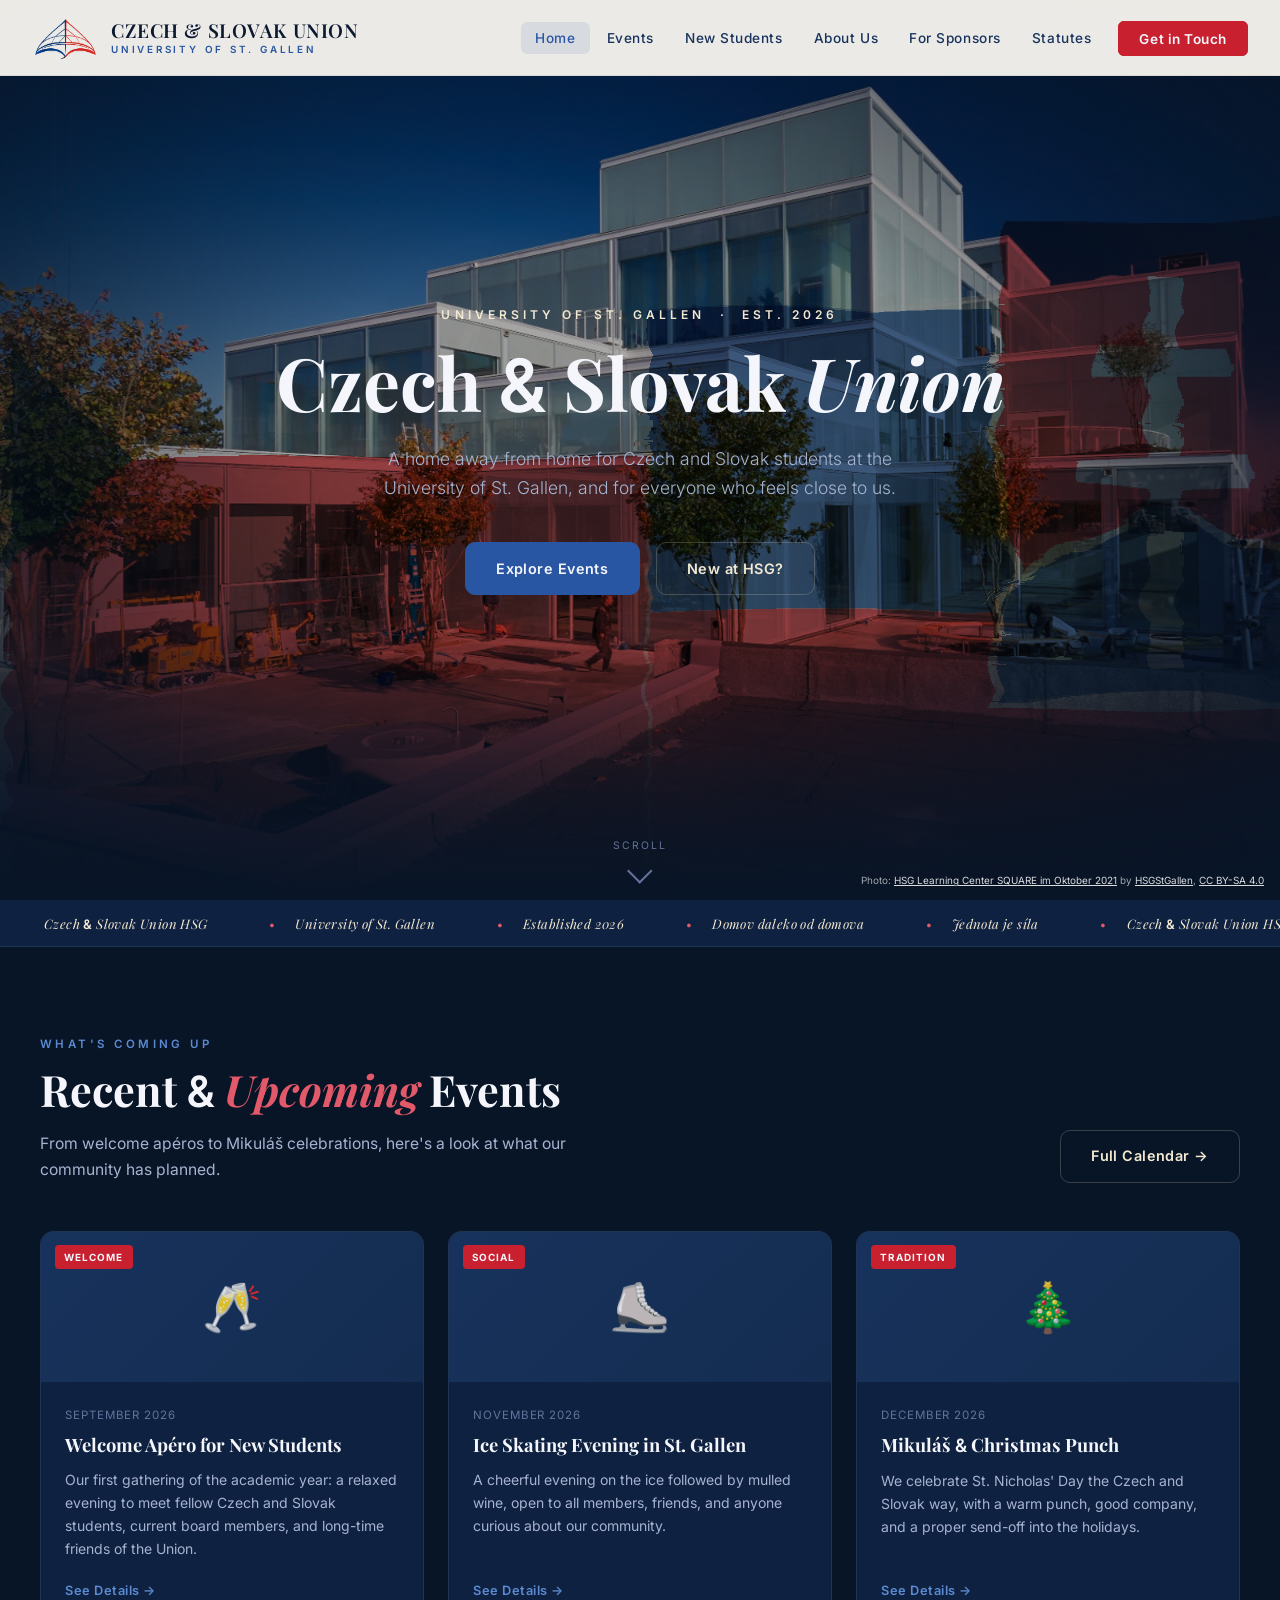
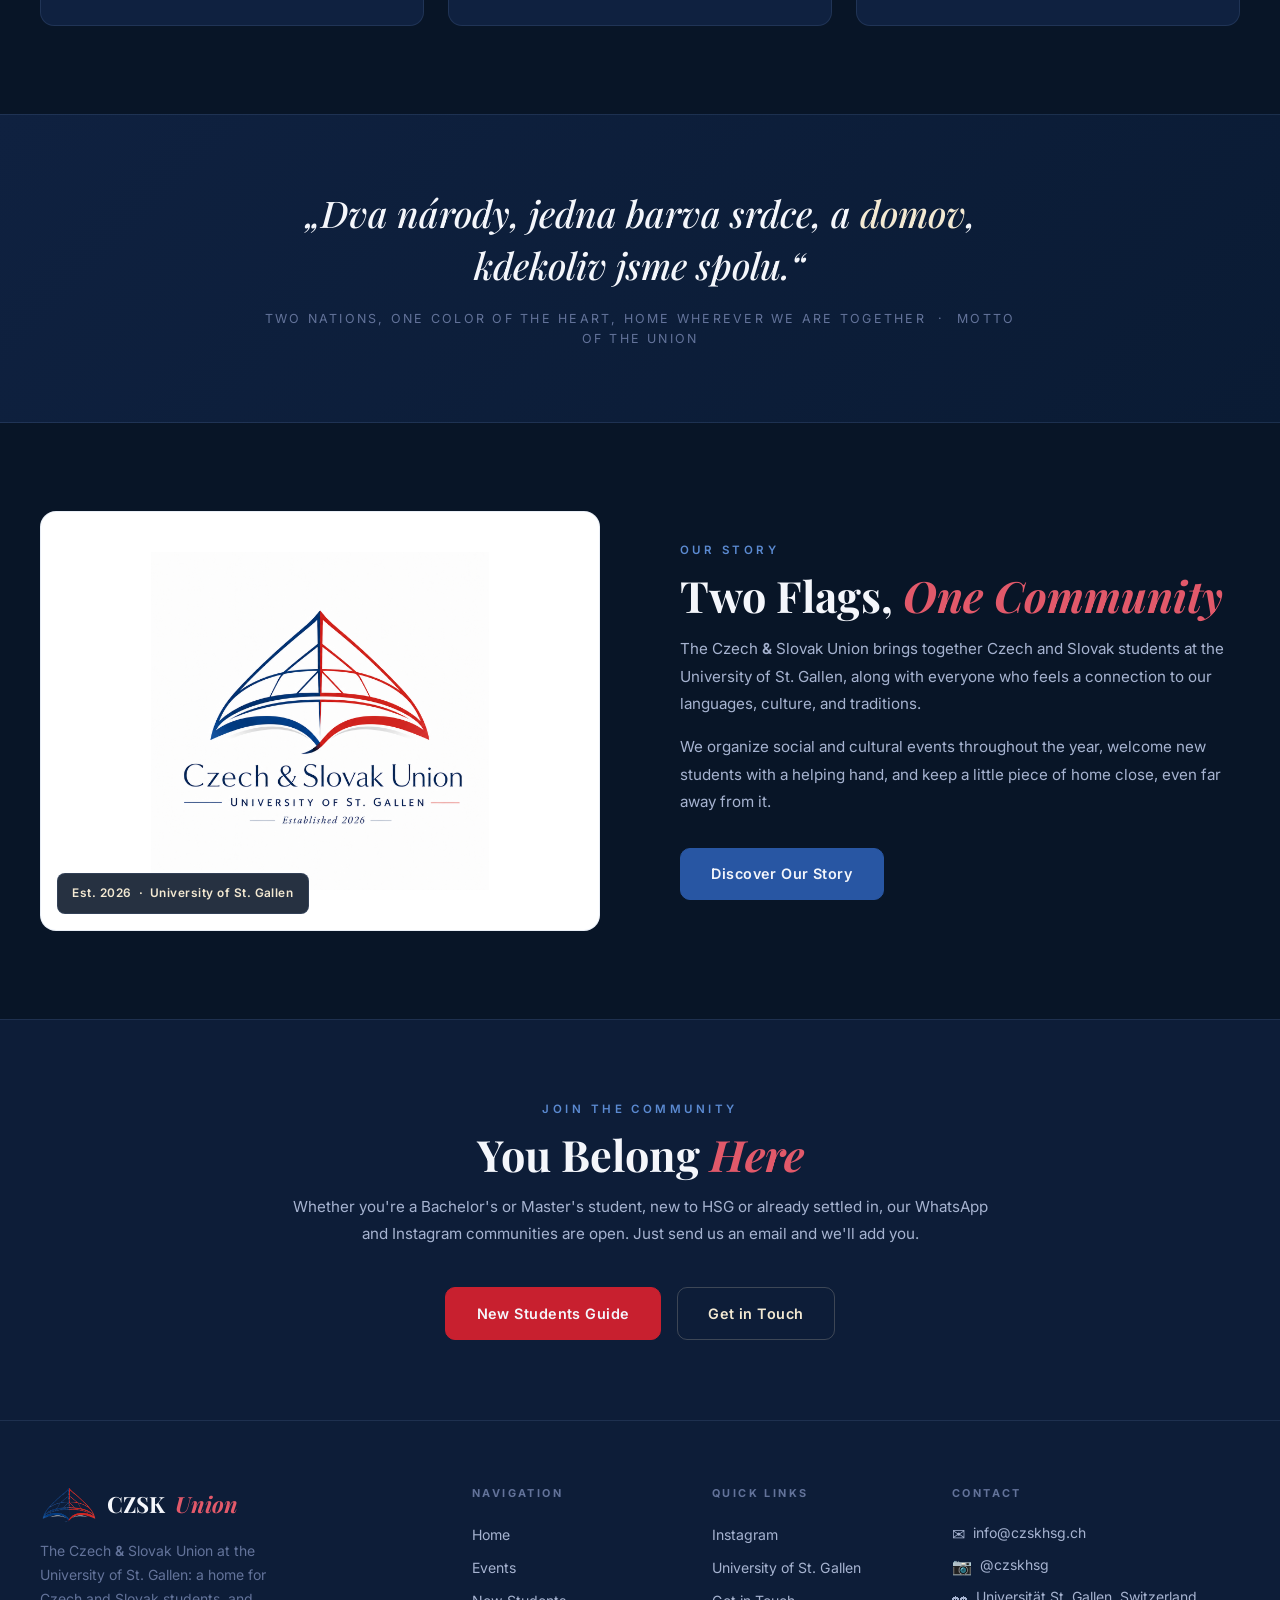
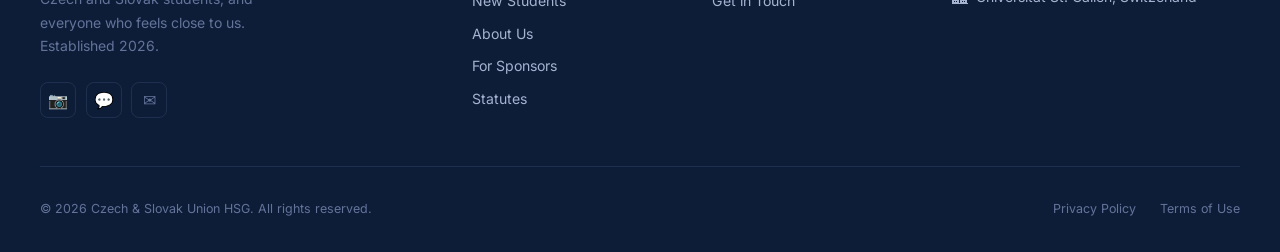
==== commit ae603ad6: "next changes" ====
--- a/index.html
+++ b/index.html
@@ -6,7 +6,7 @@
   <title>Czech &amp; Slovak Union &middot; University of St. Gallen</title>
   <meta name="description" content="The Czech & Slovak Union is the student association for Czech and Slovak students at the University of St. Gallen (HSG)." />
   <link rel="icon" href="assets/czech_slovak_union_dome_transparent_FavIcon.png" type="image/png" />
-  <link rel="stylesheet" href="css/style.css" />
+  <link rel="stylesheet" href="css/style.css?v=3" />
 </head>
 <body class="page-home">
 
@@ -14,14 +14,14 @@
   <nav class="nav">
     <a href="index.html" class="nav-logo">
       <img src="assets/czech_slovak_union_dome_transparent_FavIcon.png" alt="Czech & Slovak Union Logo" onerror="this.style.display='none'" />
-      <span class="nav-logo-text">CZECH <span class="amp">&amp;</span> SLOVAK UNION<span>University of St. Gallen</span></span>
+      <span class="nav-logo-text" style="white-space:nowrap;">CZECH &amp; SLOVAK UNION<span>University of St. Gallen</span></span>
     </a>
     <ul class="nav-links" id="nav-links">
       <li class="nav-mobile-header">
         <button class="nav-close" aria-label="Close menu">&#x2715;</button>
         <a href="index.html" class="nav-mobile-brand">
           <img src="assets/czech_slovak_union_dome_transparent_FavIcon.png" alt="Logo" onerror="this.style.display='none'" />
-          <span class="nav-mobile-brand-text">CZECH <span class="amp">&amp;</span> SLOVAK UNION<span>University of St. Gallen</span></span>
+          <span class="nav-mobile-brand-text">CZECH &amp; SLOVAK UNION<span>University of St. Gallen</span></span>
         </a>
         <p class="nav-mobile-slogan">Domov daleko od domova.</p>
       </li>
--- a/css/style.css
+++ b/css/style.css
@@ -68,6 +68,7 @@
   letter-spacing: 0.03em; line-height: 1.1;
   color: var(--navy);
   white-space: nowrap;
+  flex: none;
 }
 .nav-logo-text span { color: var(--blue); display: block; font-size: 0.62rem; letter-spacing: 0.28em; font-family: var(--font-b); font-weight: 600; text-transform: uppercase; margin-top: 0.2rem; }
 
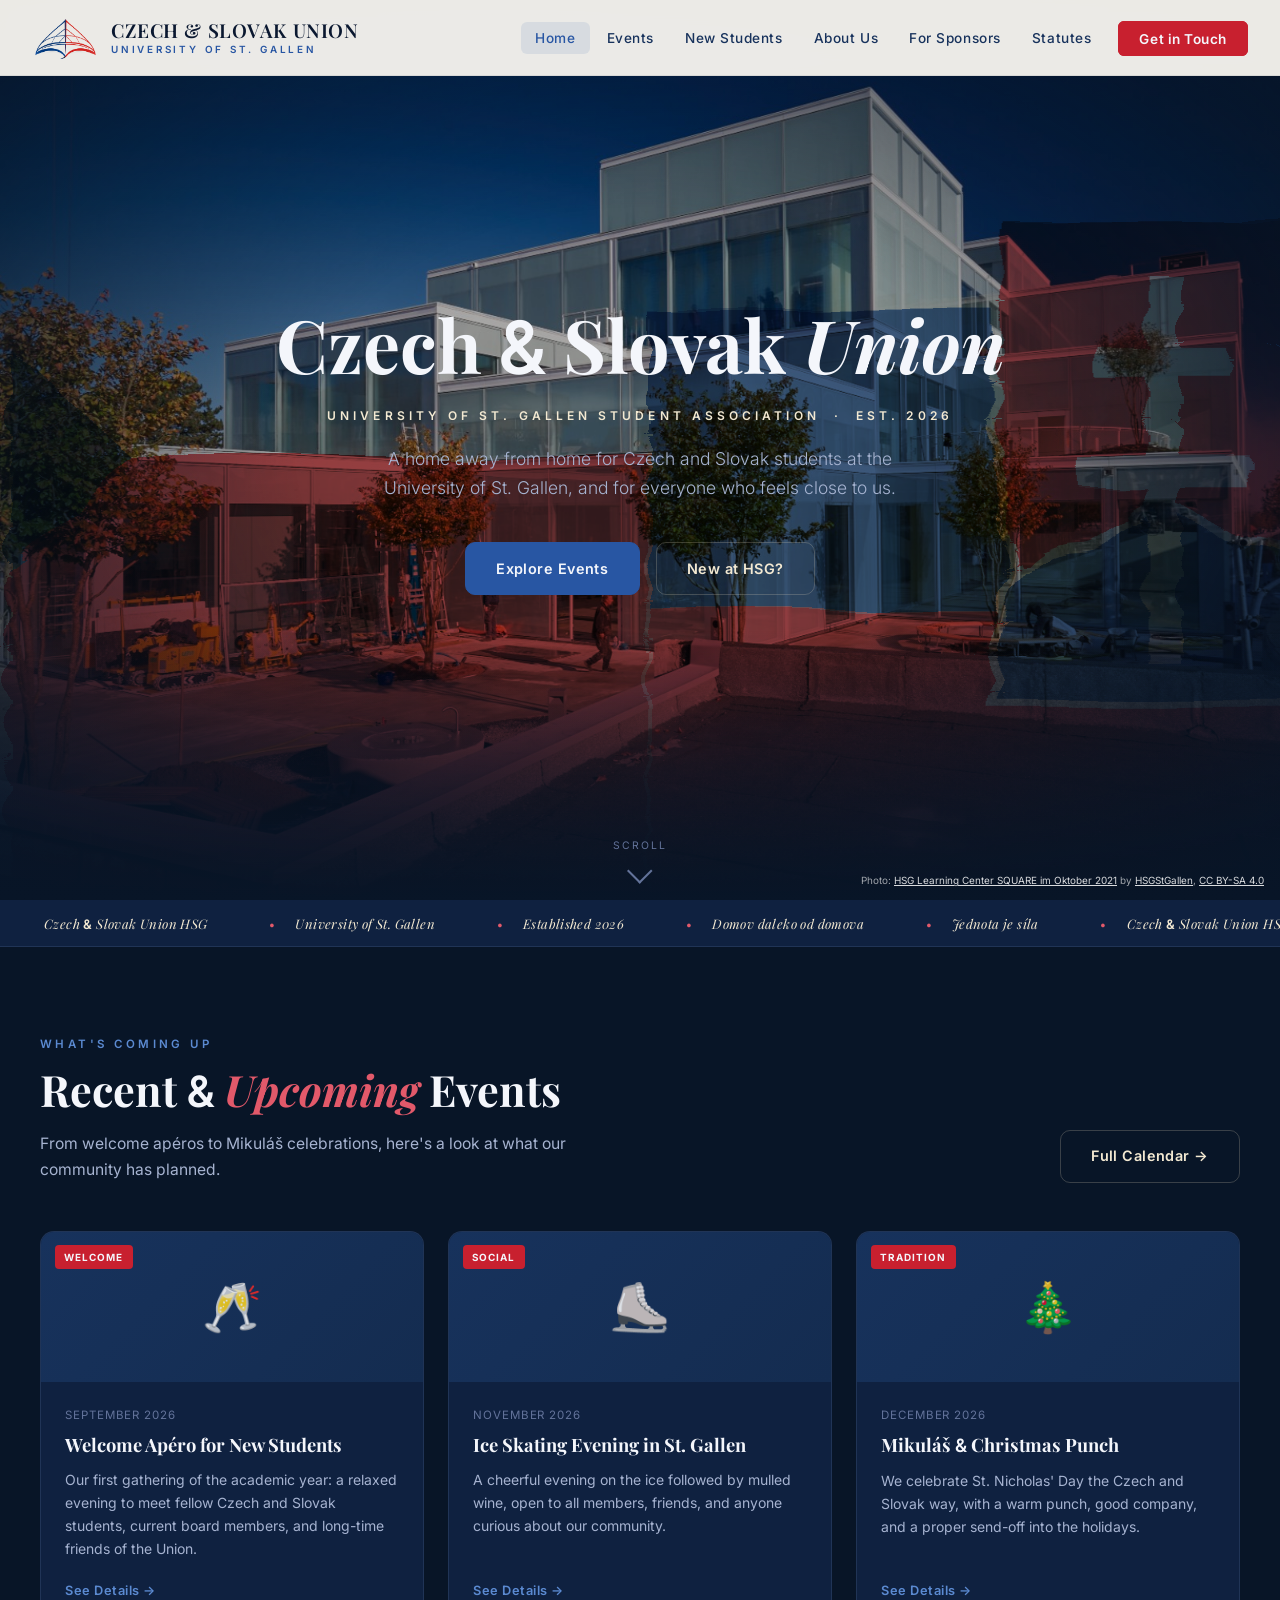
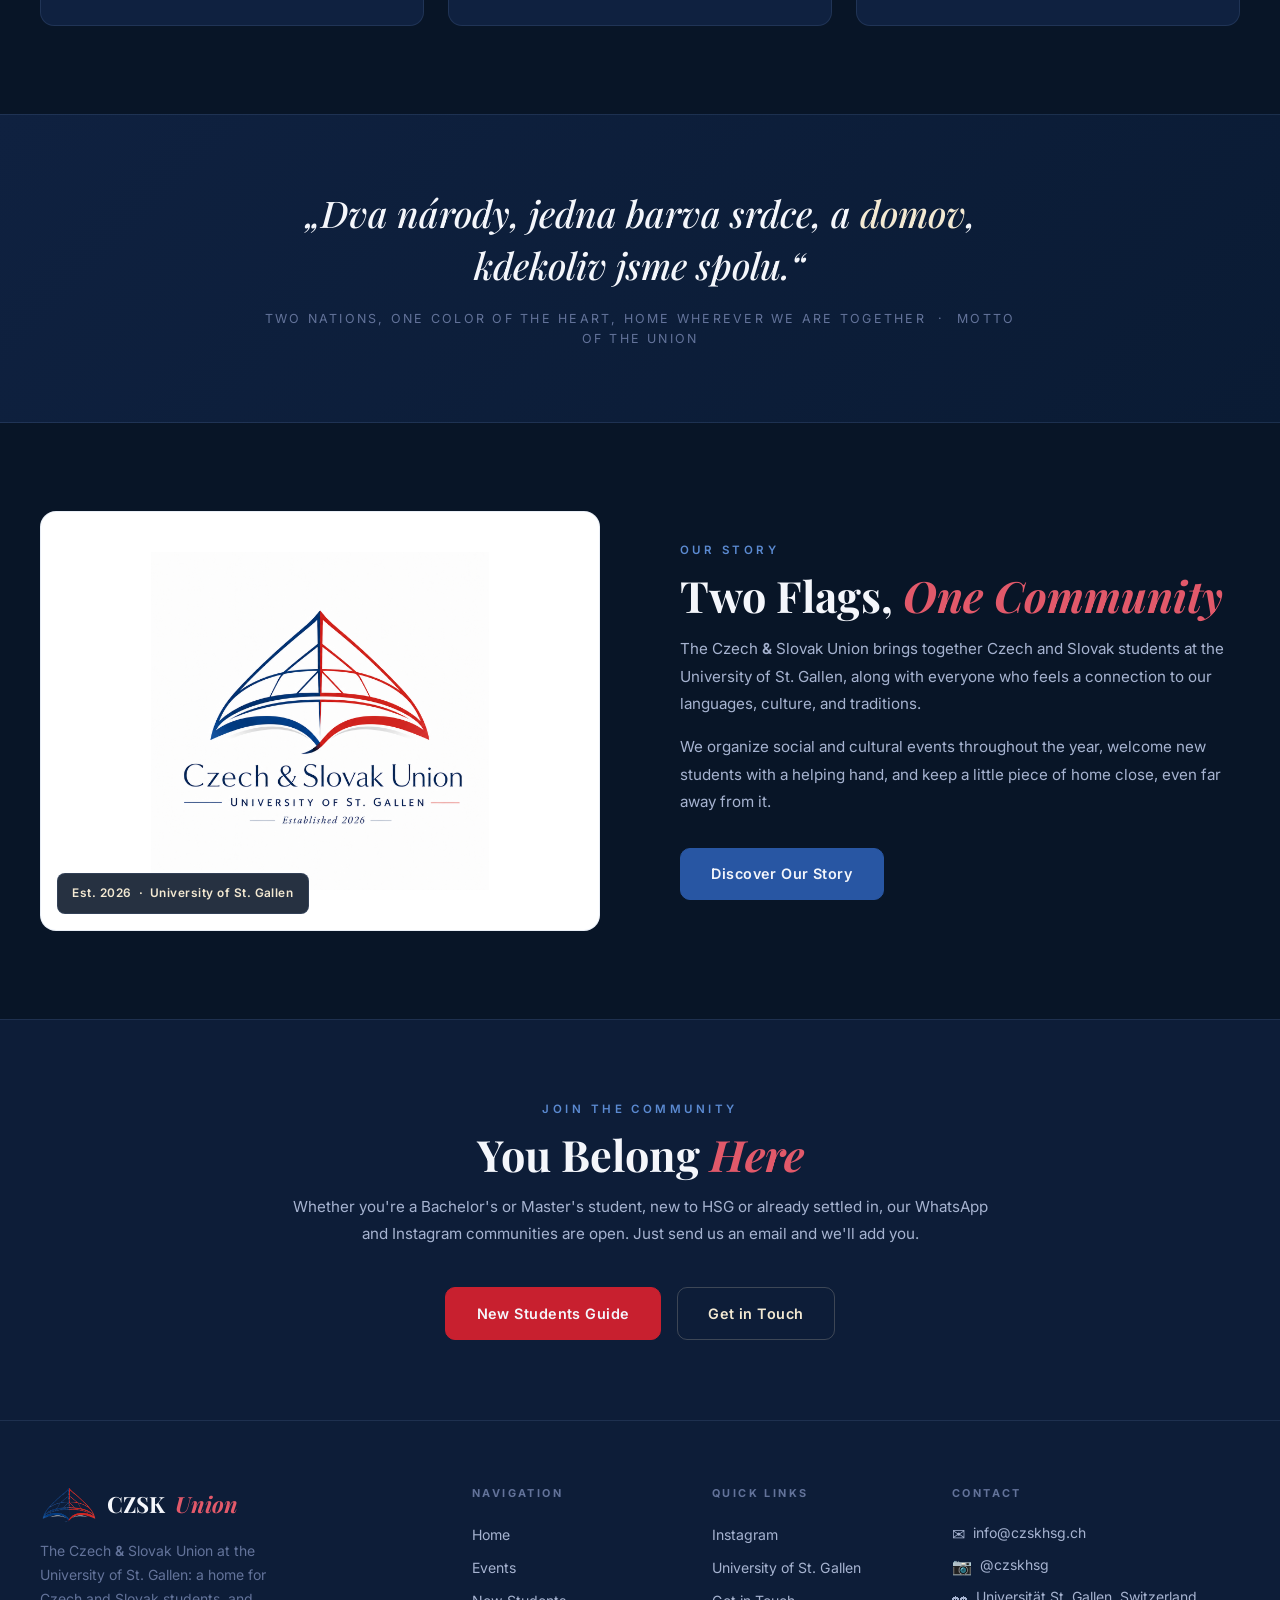
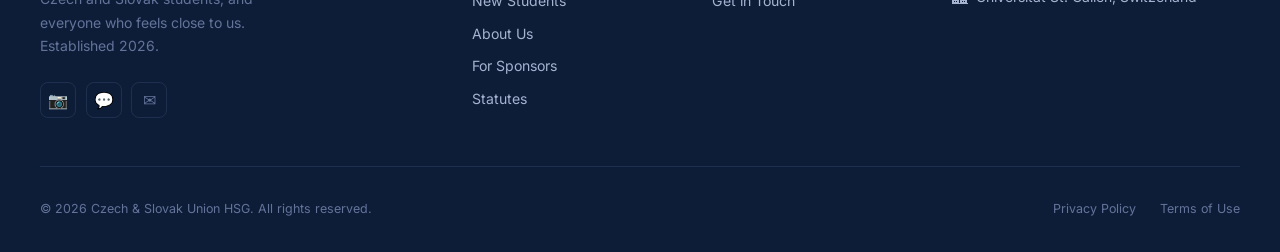
==== commit c4494dce: "changes" ====
--- a/index.html
+++ b/index.html
@@ -89,8 +89,8 @@
     </p>
 
     <div class="hero-content">
-      <p class="hero-eyebrow">University of St. Gallen &nbsp;&middot;&nbsp; Est. 2026</p>
       <h1 class="hero-title" style="color:var(--white);">Czech <span class="amp" style="color:var(--white);">&amp;</span> Slovak <span style="font-style:italic;">Union</span></h1>
+      <p class="hero-eyebrow">University of St. Gallen Student Association &nbsp;&middot;&nbsp; Est. 2026</p>
       <p class="hero-sub">
         A home away from home for Czech and Slovak students at the University of St. Gallen, and for everyone who feels close to us.
       </p>
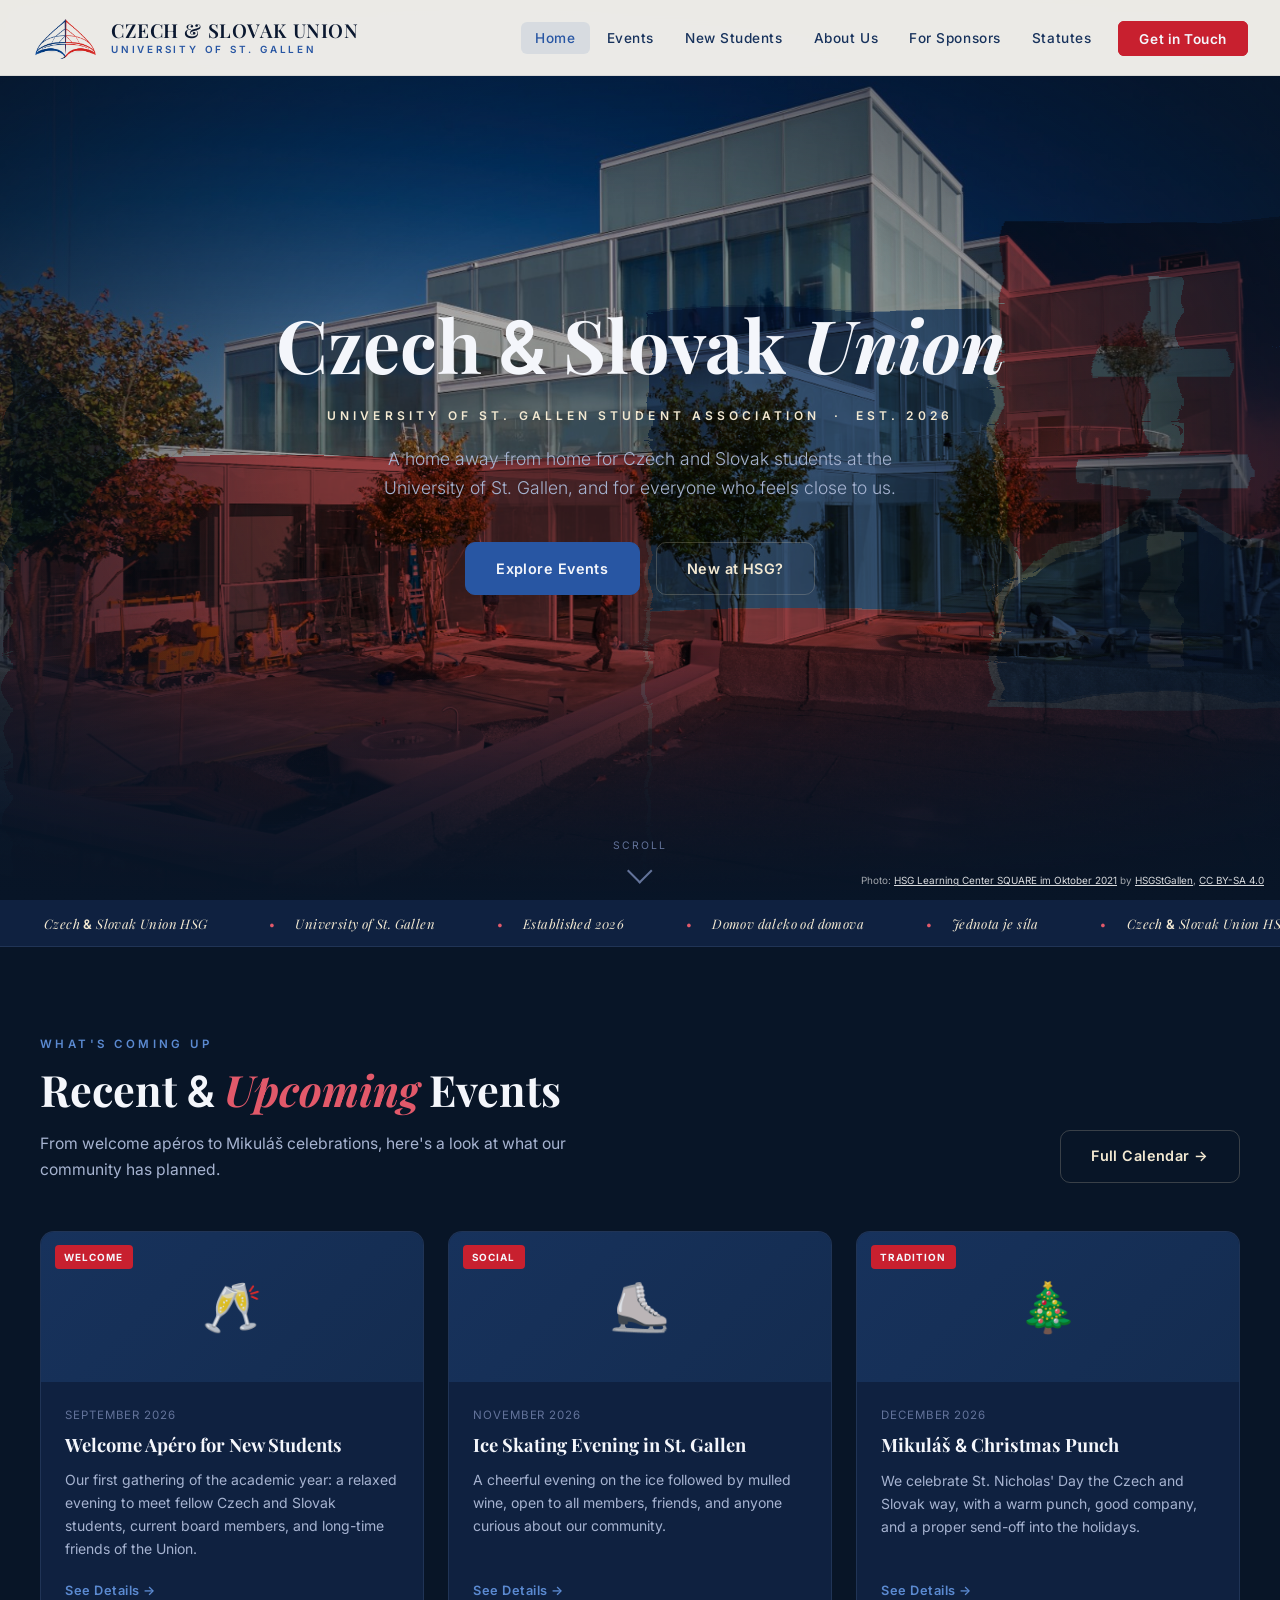
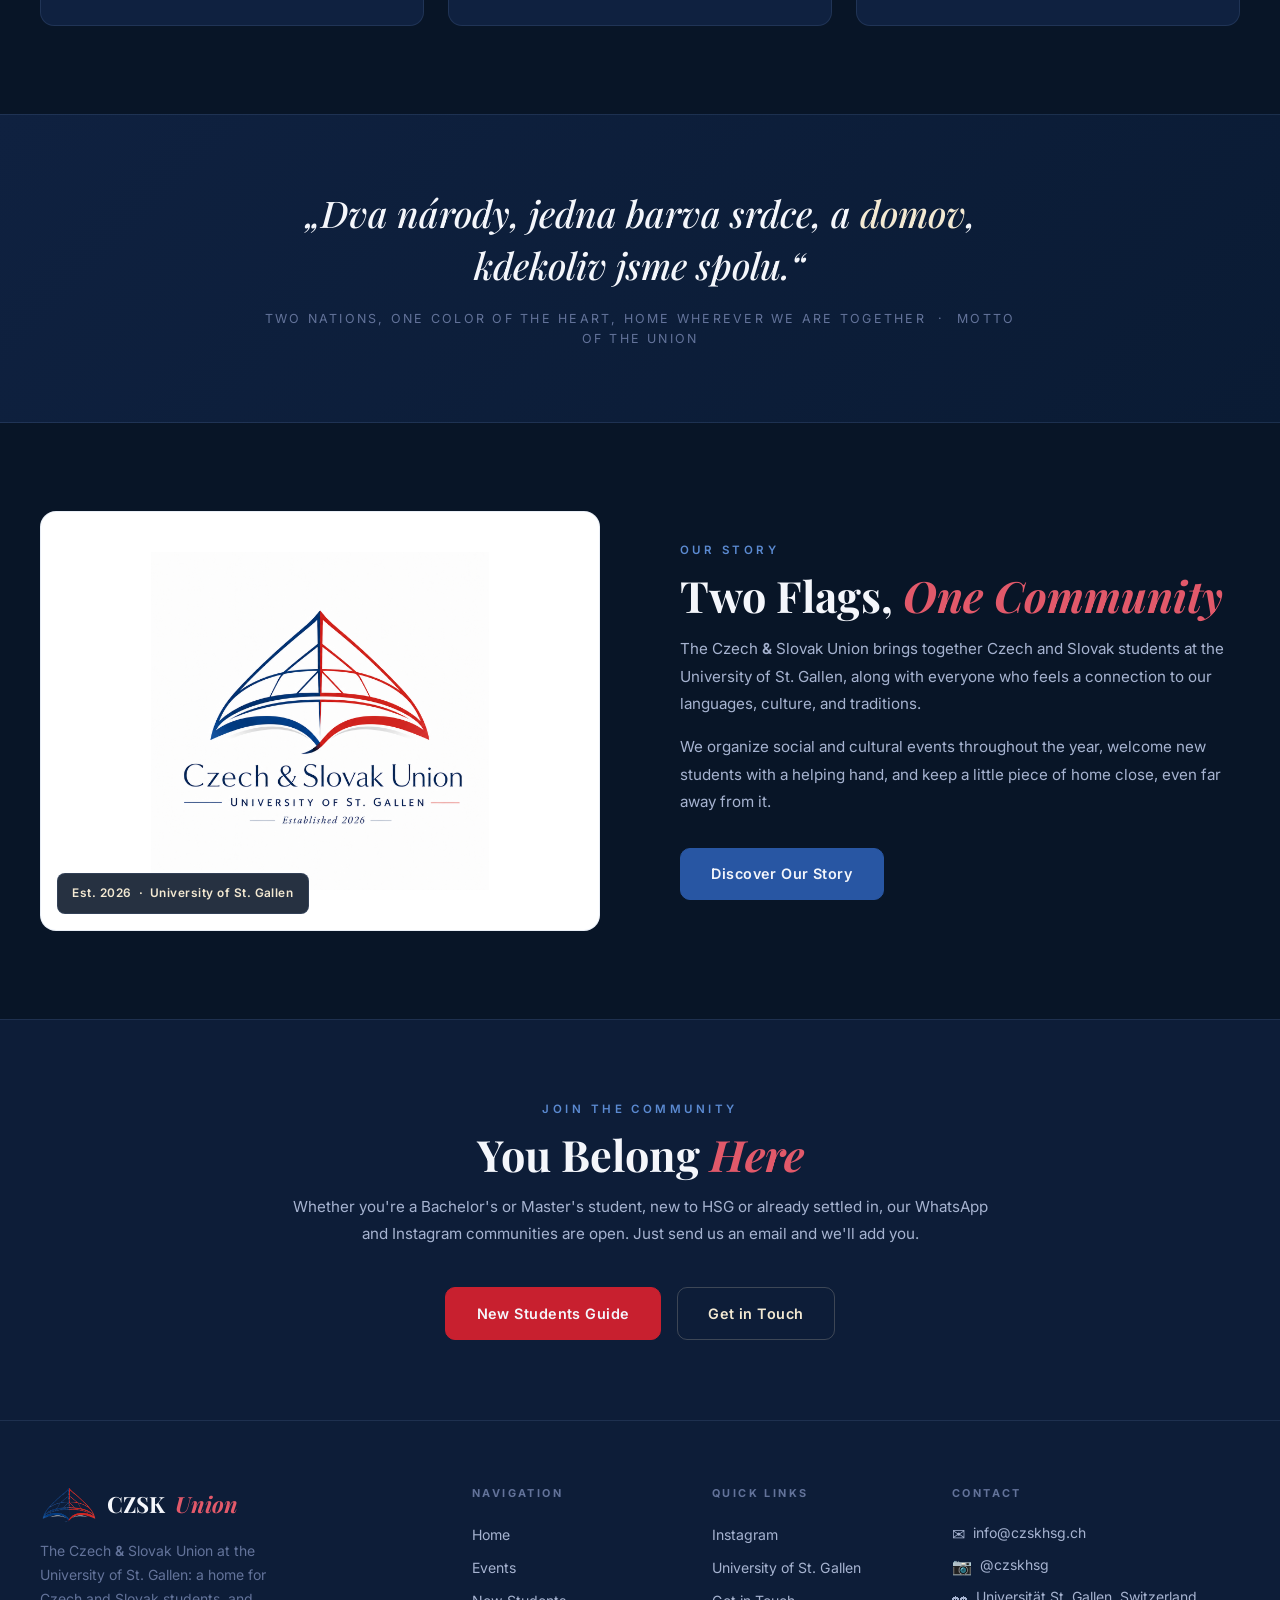
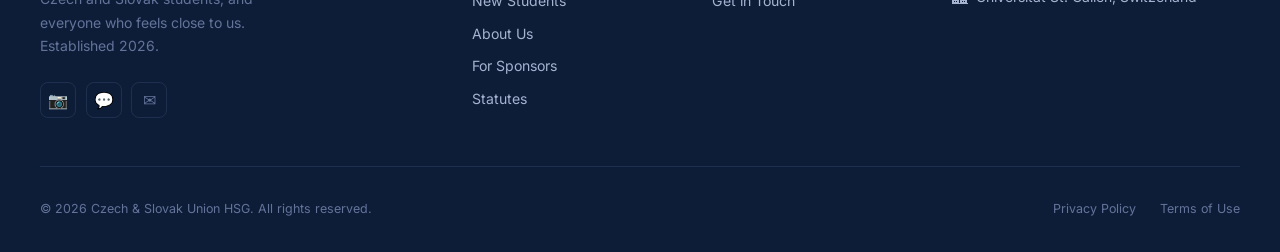
==== commit 0dd93038: "change" ====
--- a/index.html
+++ b/index.html
@@ -236,6 +236,7 @@
     </div>
   </section>
 
+  
   <!-- FOOTER -->
   <footer class="footer">
     <div class="footer-top">
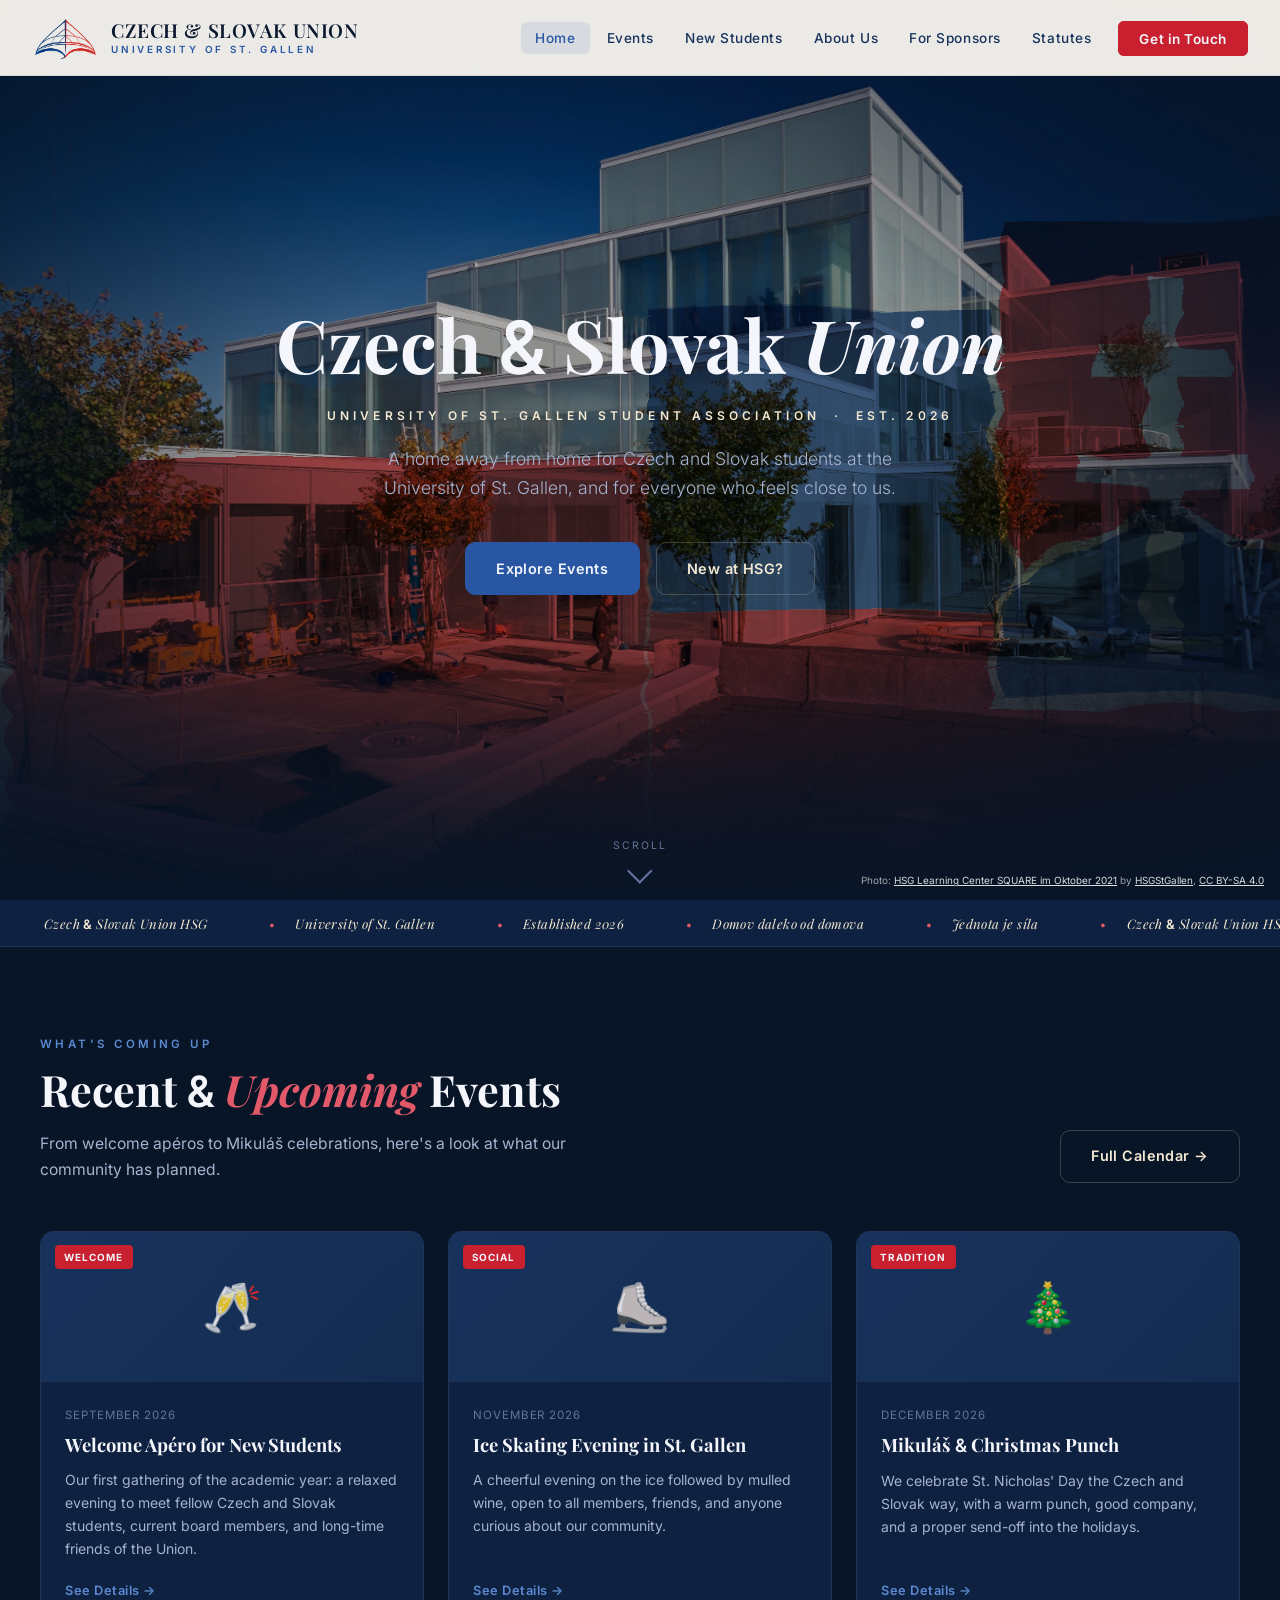
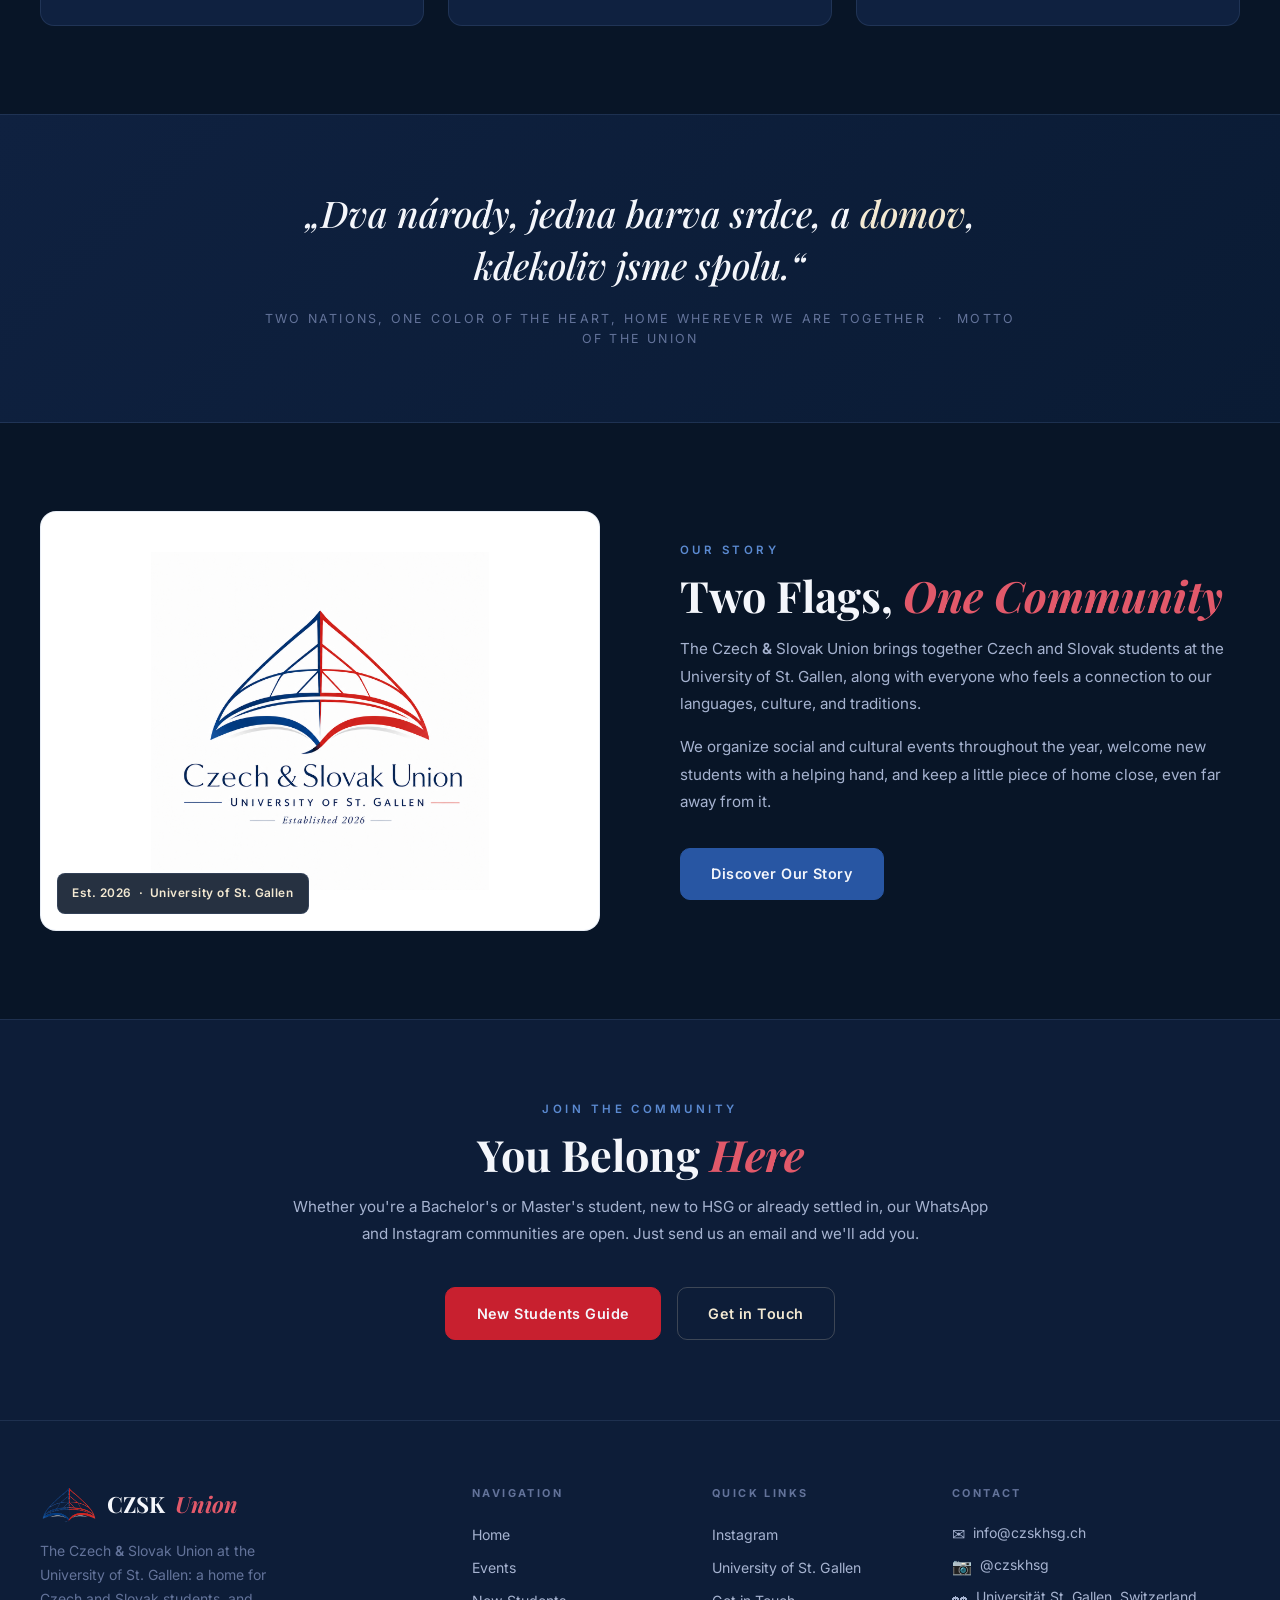
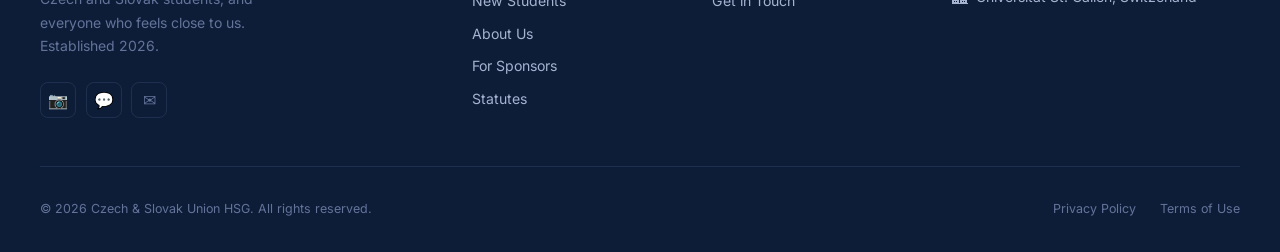
==== commit 7fcca004: "nav bar na mobilu" ====
--- a/index.html
+++ b/index.html
@@ -6,7 +6,7 @@
   <title>Czech &amp; Slovak Union &middot; University of St. Gallen</title>
   <meta name="description" content="The Czech & Slovak Union is the student association for Czech and Slovak students at the University of St. Gallen (HSG)." />
   <link rel="icon" href="assets/czech_slovak_union_dome_transparent_FavIcon.png" type="image/png" />
-  <link rel="stylesheet" href="css/style.css?v=3" />
+  <link rel="stylesheet" href="css/style.css?v=4" />
 </head>
 <body class="page-home">
 
--- a/css/style.css
+++ b/css/style.css
@@ -945,7 +945,12 @@
 }
 @media (max-width: 768px) {
   :root { --nav-h: 62px; }
-  .nav { background: #faf8f2; backdrop-filter: none; }
+  .nav { background: #faf8f2; backdrop-filter: none; padding: 0 1rem; }
+  .nav-logo { gap: 0.5rem; min-width: 0; }
+  .nav-logo img { height: 32px; }
+  .nav-logo-text { font-size: 0.8rem !important; }
+  .nav-logo-text span { font-size: 0.5rem !important; letter-spacing: 0.16em; margin-top: 0.1rem; }
+  .nav-toggle { flex-shrink: 0; }
   .event-grid  { grid-template-columns: 1fr; }
   .board-grid  { grid-template-columns: repeat(2, 1fr); }
   .form-row { grid-template-columns: 1fr; }
@@ -960,4 +965,7 @@
 @media (max-width: 480px) {
   .board-grid { grid-template-columns: 1fr; }
   .stats-grid { grid-template-columns: 1fr 1fr; }
-}
+  .nav-logo-text { font-size: 0.68rem !important; }
+  .nav-logo-text span { display: none; }
+  .nav-logo img { height: 28px; }
+}
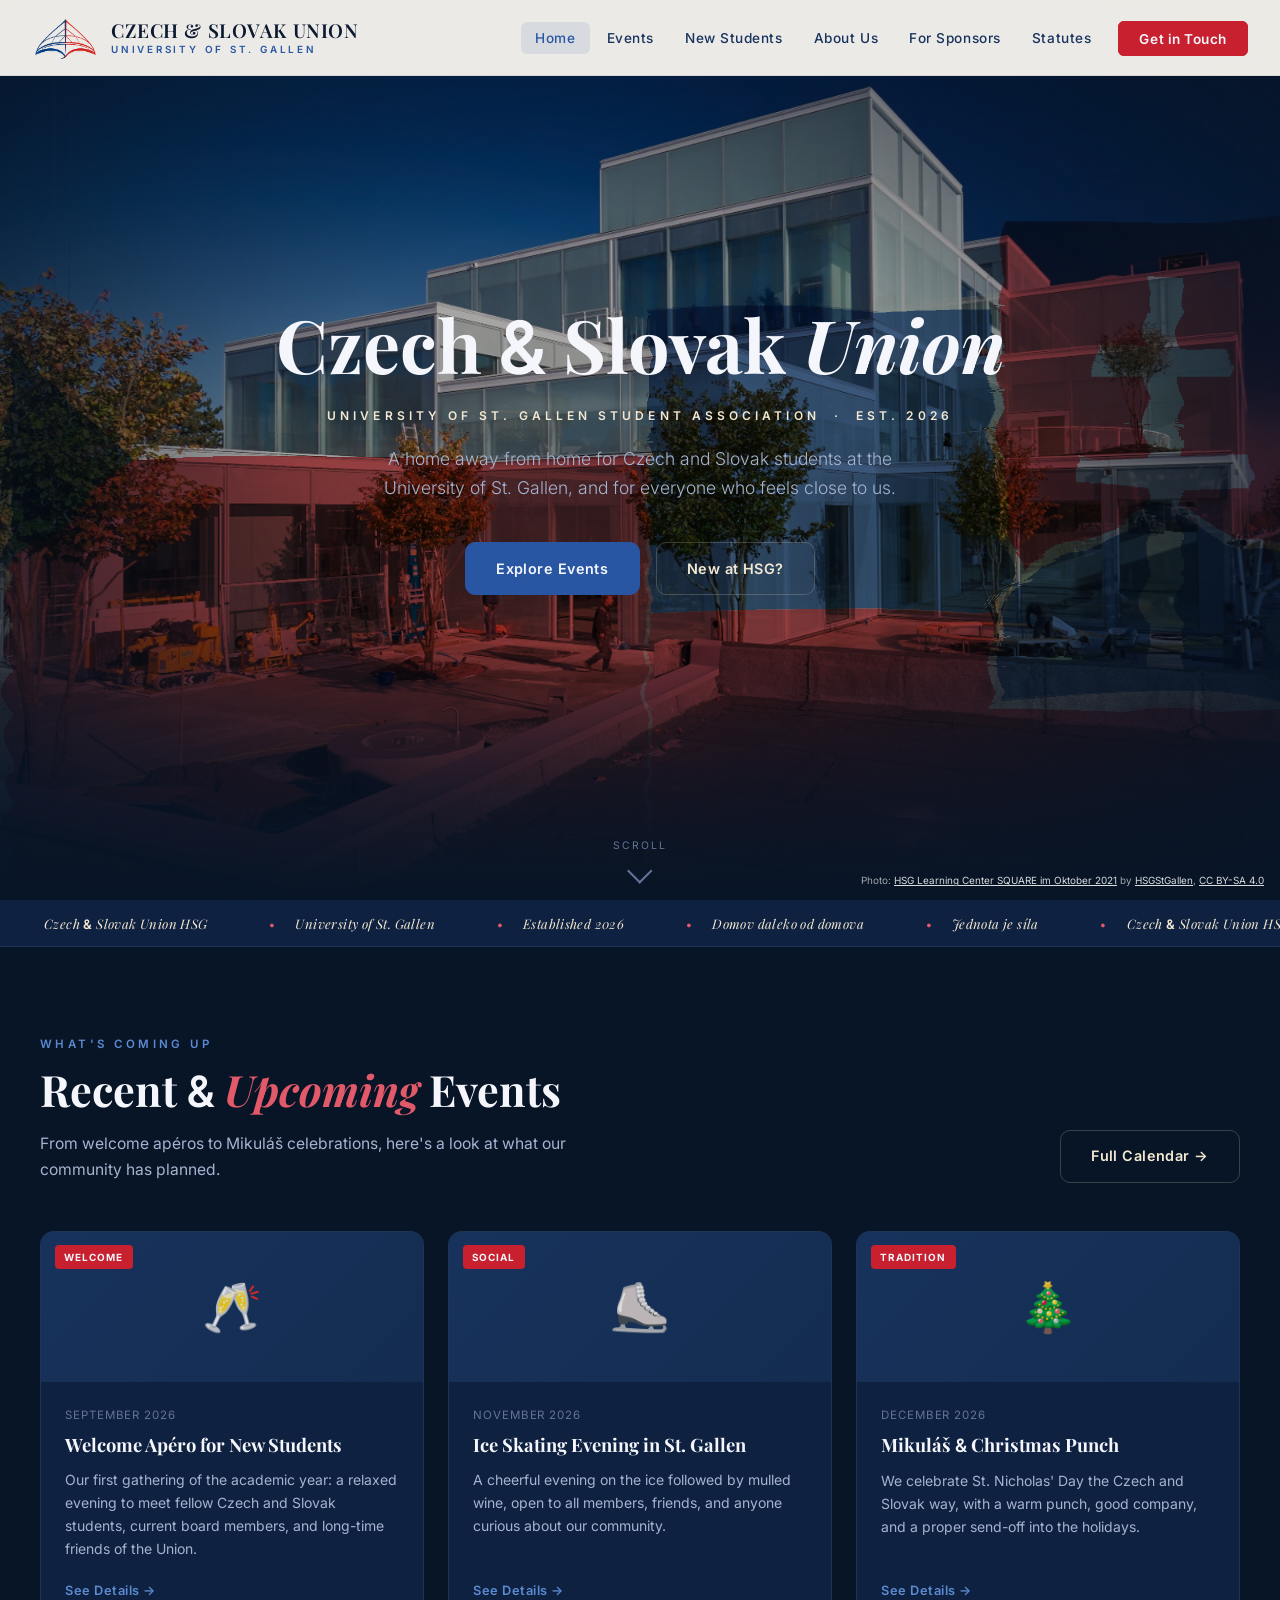
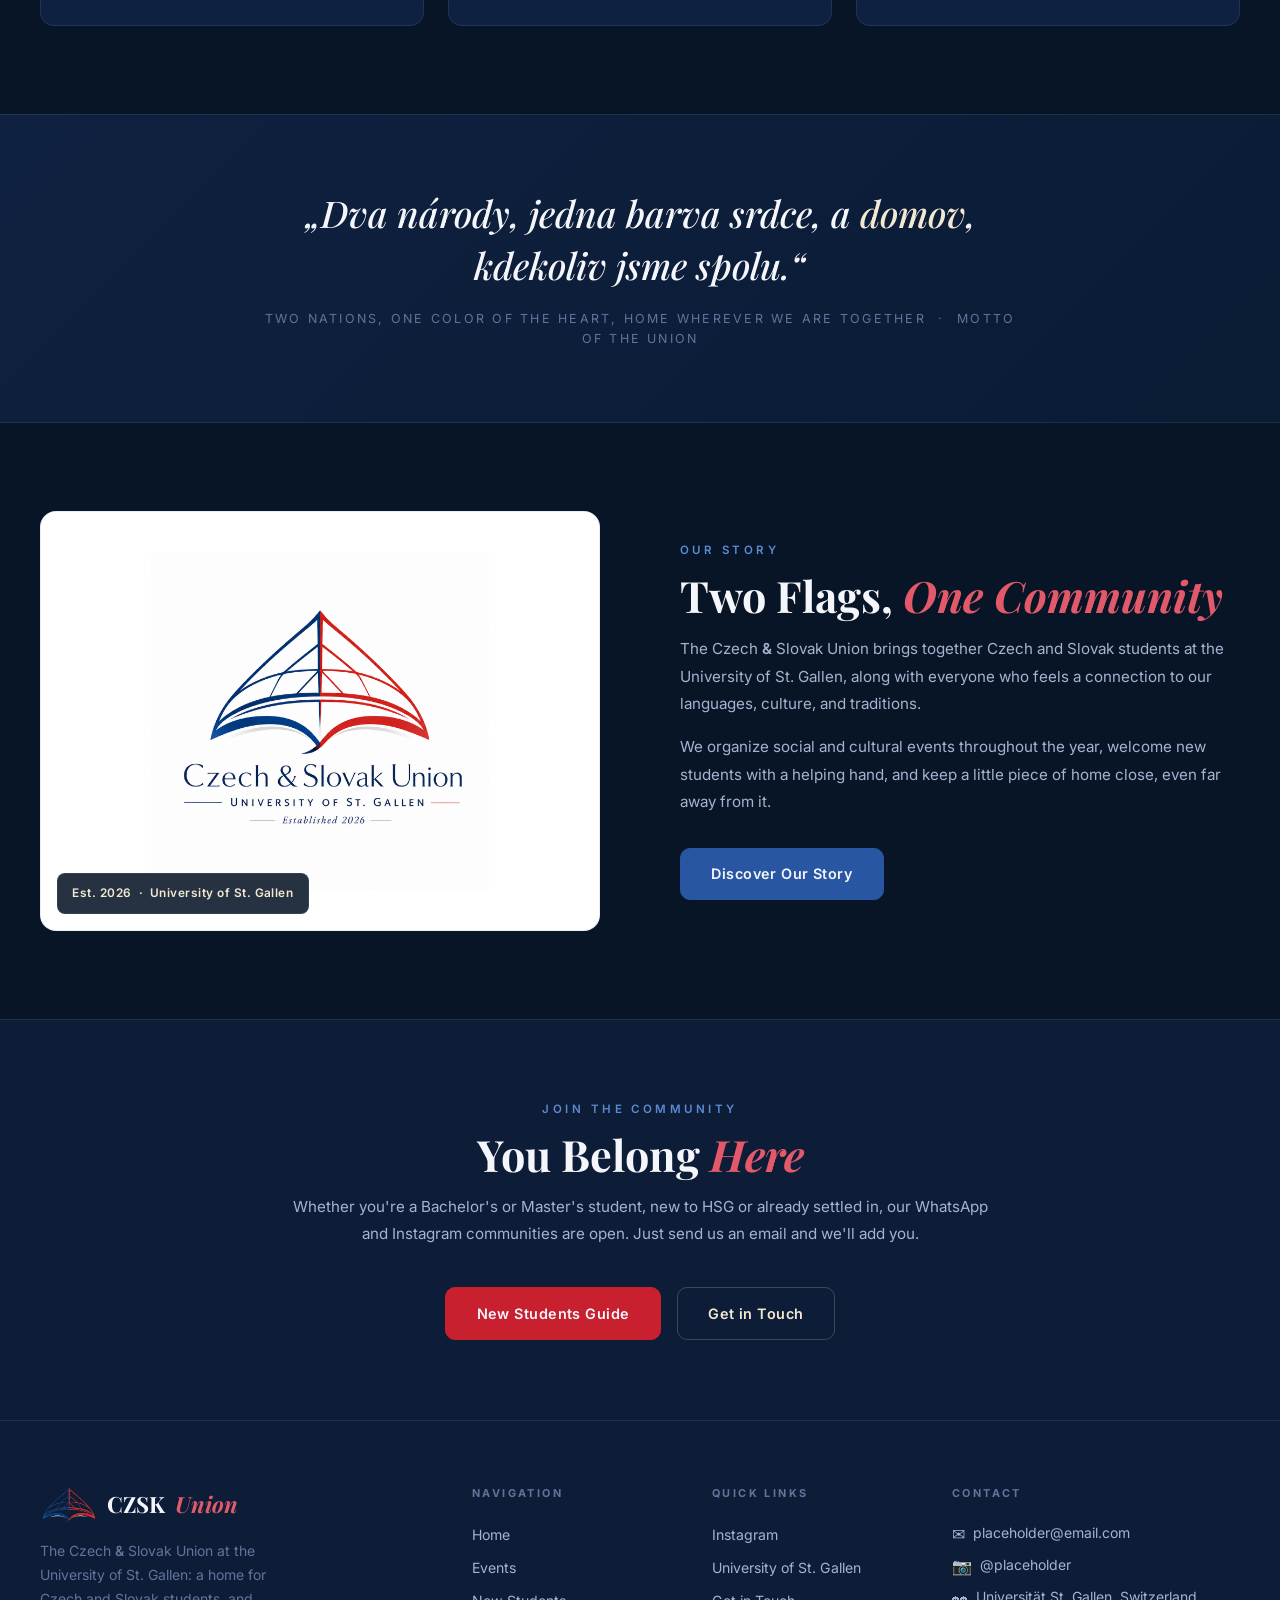
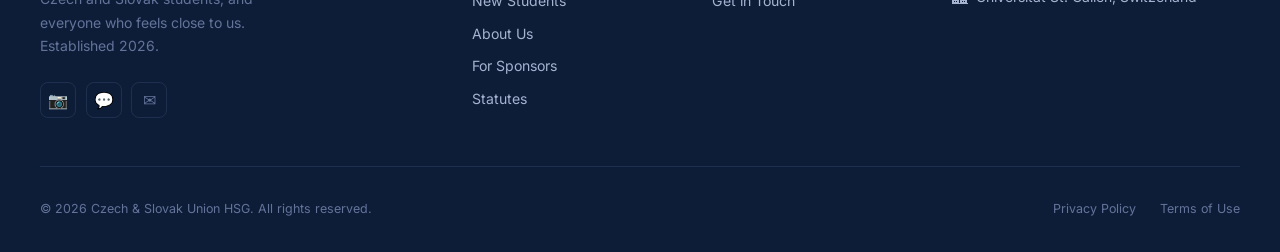
==== commit 461412c7: "email and instagram mas a placeholder" ====
--- a/index.html
+++ b/index.html
@@ -273,8 +273,8 @@
       </div>
       <div class="footer-col">
         <h4>Contact</h4>
-        <div class="footer-contact-item"><span class="contact-icon">&#9993;</span> info@czskhsg.ch</div>
-        <div class="footer-contact-item"><span class="contact-icon">&#128247;</span> @czskhsg</div>
+        <div class="footer-contact-item"><span class="contact-icon">&#9993;</span> placeholder@email.com</div>
+        <div class="footer-contact-item"><span class="contact-icon">&#128247;</span> @placeholder</div>
         <div class="footer-contact-item"><span class="contact-icon">&#127960;</span> Universität St. Gallen, Switzerland</div>
       </div>
     </div>
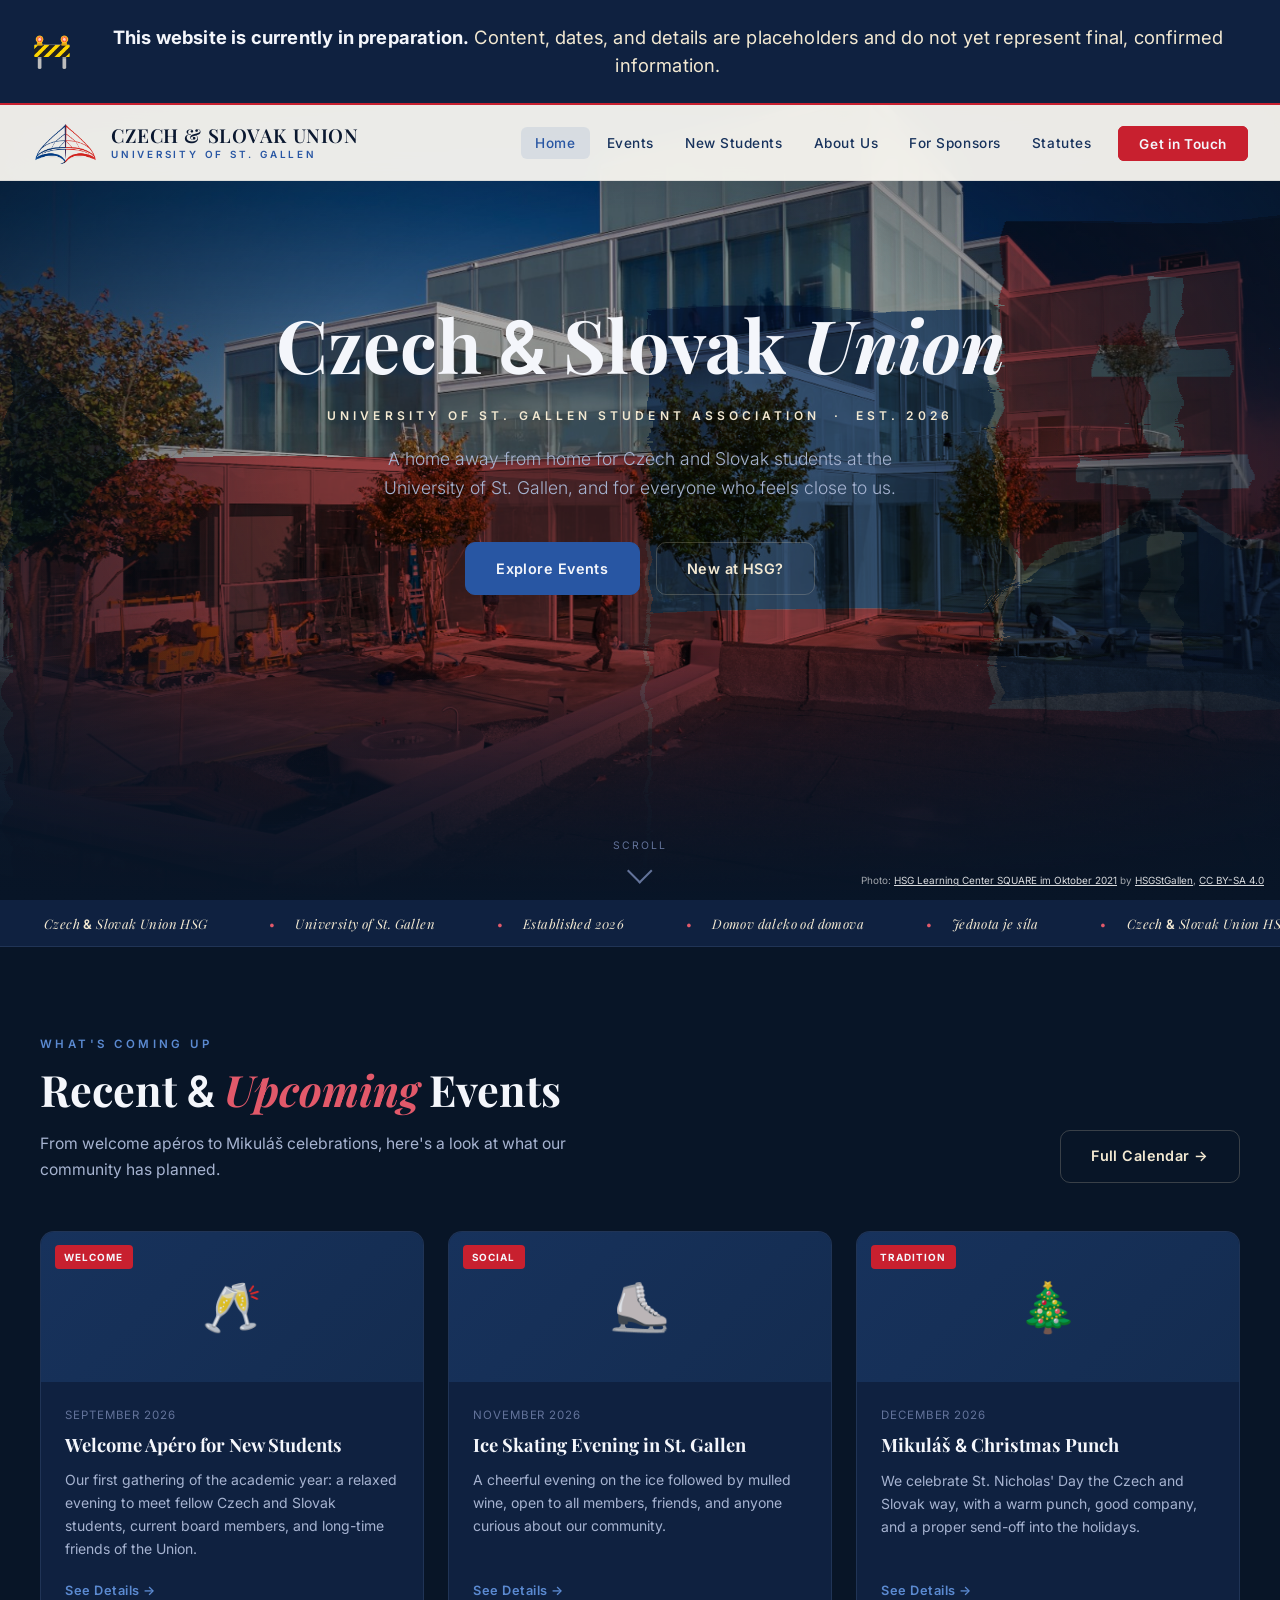
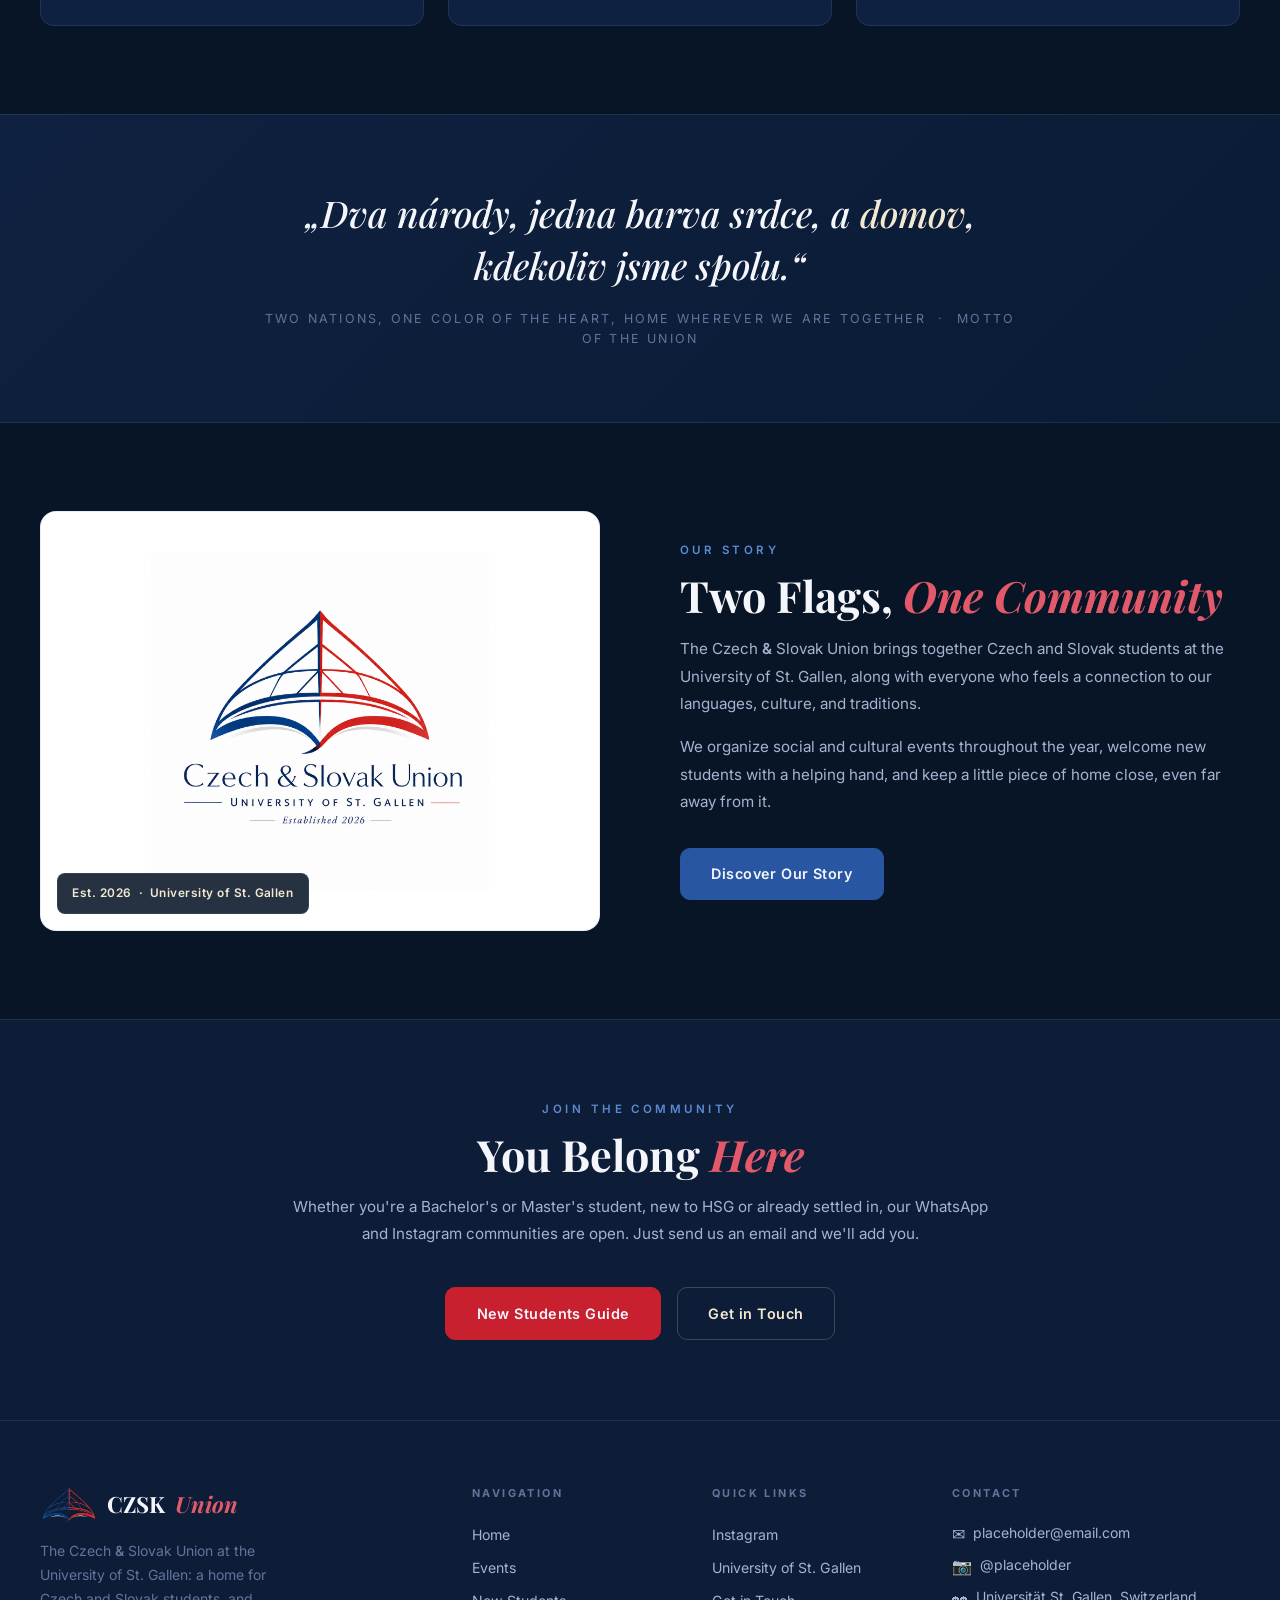
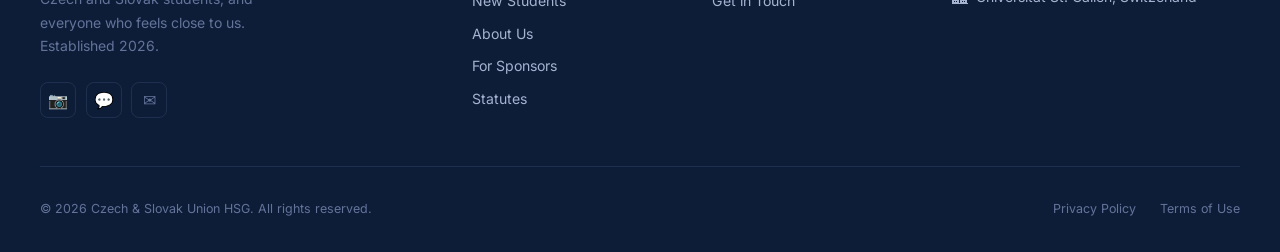
==== commit ed561a1a: "construction bann" ====
--- a/index.html
+++ b/index.html
@@ -9,6 +9,12 @@
   <link rel="stylesheet" href="css/style.css?v=4" />
 </head>
 <body class="page-home">
+
+  <!-- IN-PREPARATION NOTICE -->
+  <div class="top-notice" id="top-notice">
+    <span class="notice-icon">🚧</span>
+    <p><strong>This website is currently in preparation.</strong> Content, dates, and details are placeholders and do not yet represent final, confirmed information.</p>
+  </div>
 
   <!-- NAV -->
   <nav class="nav">
--- a/css/style.css
+++ b/css/style.css
@@ -44,9 +44,27 @@
 ul   { list-style: none; }
 button { cursor: pointer; font-family: inherit; }
 
+/* ---- Top Notice (site in preparation) ---- */
+.top-notice {
+  position: fixed; top: 0; left: 0; right: 0; z-index: 10001;
+  display: flex; align-items: center; justify-content: center; gap: 1rem;
+  padding: 1.5rem 2rem; text-align: center;
+  background: var(--navy-2); border-bottom: 2px solid var(--red);
+}
+.top-notice .notice-icon { font-size: 2rem; flex-shrink: 0; }
+.top-notice p {
+  margin: 0; font-size: 1.15rem; line-height: 1.5;
+  color: var(--cream-light); letter-spacing: 0.01em;
+}
+.top-notice strong { color: var(--white); }
+@media (max-width: 768px) {
+  .top-notice { padding: 1.1rem 1.25rem; gap: 0.6rem; }
+  .top-notice .notice-icon { font-size: 1.4rem; }
+  .top-notice p { font-size: 0.85rem; line-height: 1.45; }
+}
 /* ---- Navigation ---- */
 .nav {
-  position: fixed; top: 0; left: 0; right: 0; z-index: 10000;
+  position: fixed; top: var(--notice-h, 0px); left: 0; right: 0; z-index: 10000;
   height: var(--nav-h);
   display: flex; align-items: center;
   padding: 0 2rem;
@@ -389,7 +407,7 @@
 
 /* ---- Page hero ---- */
 .page-hero {
-  padding: calc(var(--nav-h) + 3.5rem) 2rem 3.5rem;
+  padding: calc(var(--nav-h) + var(--notice-h, 0px) + 3.5rem) 2rem 3.5rem;
   background: var(--bg-2);
   border-bottom: 1px solid var(--border);
   text-align: center; position: relative; overflow: hidden;
